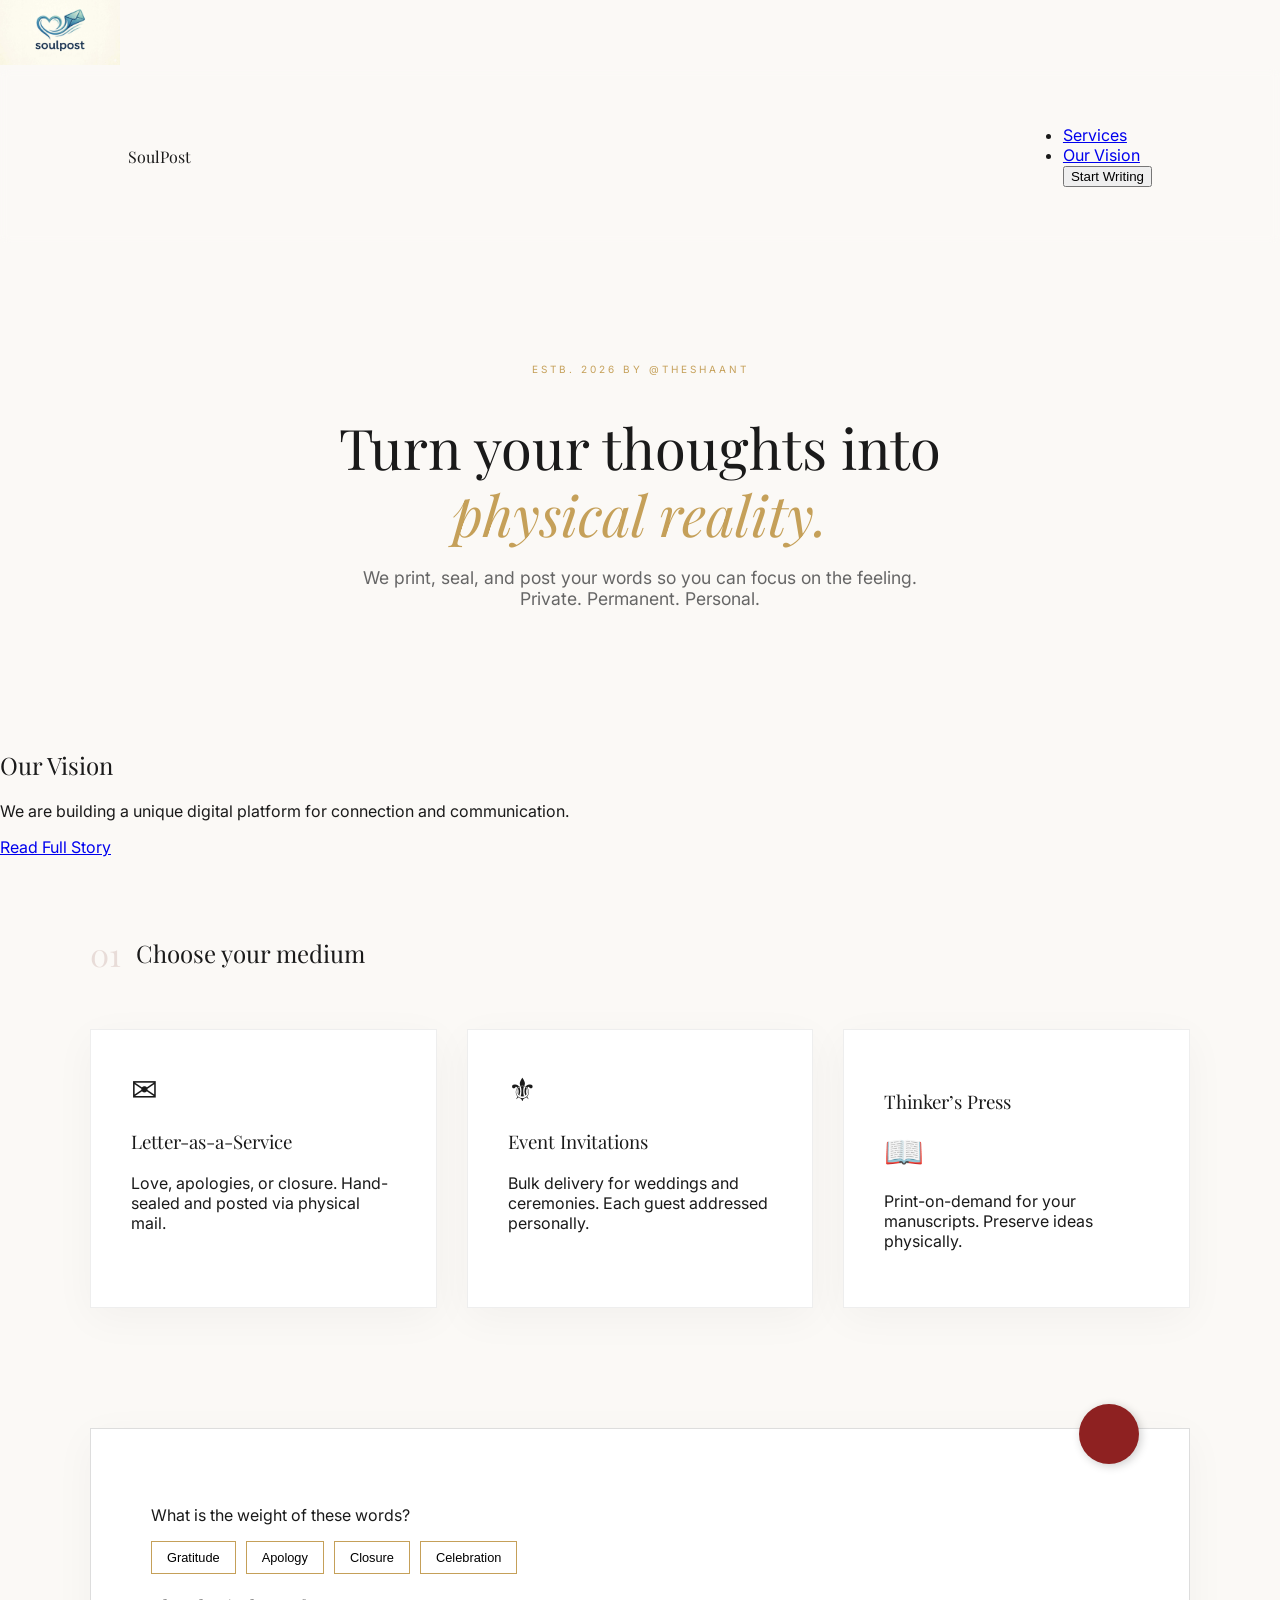
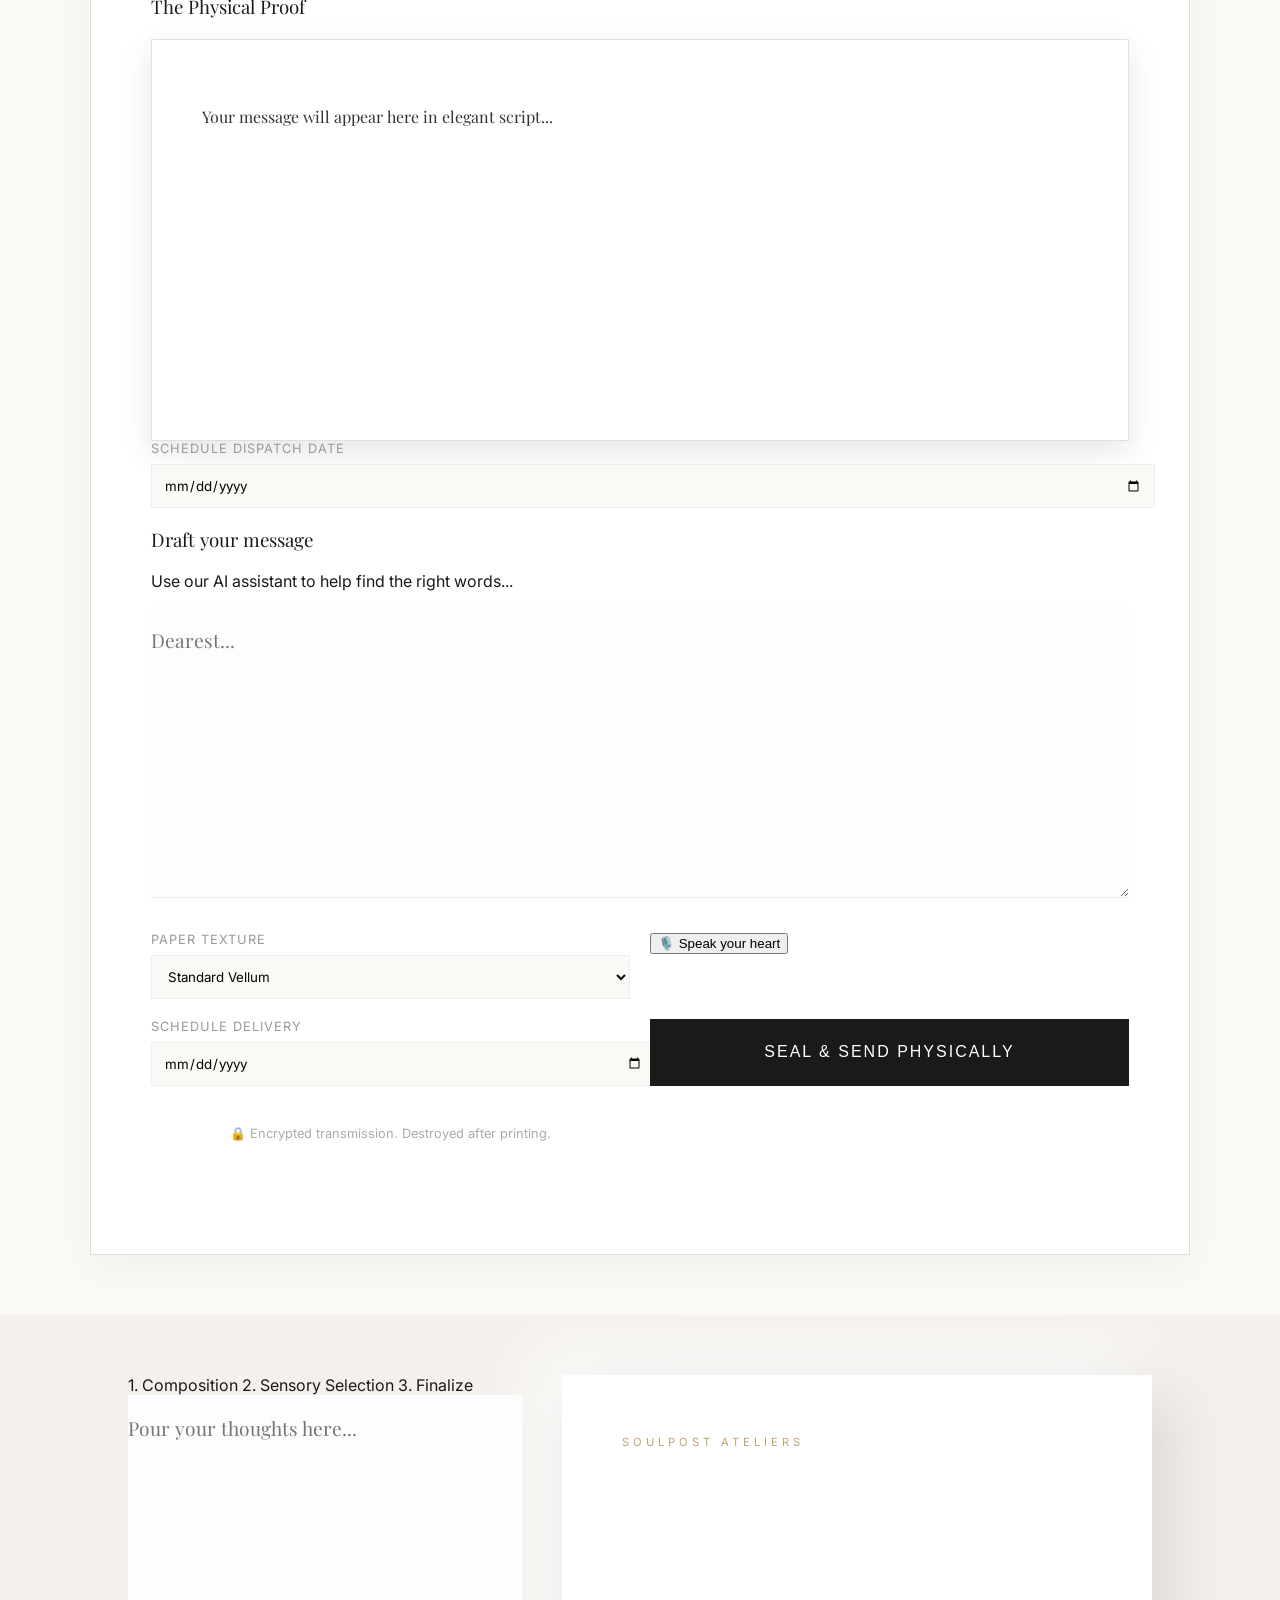
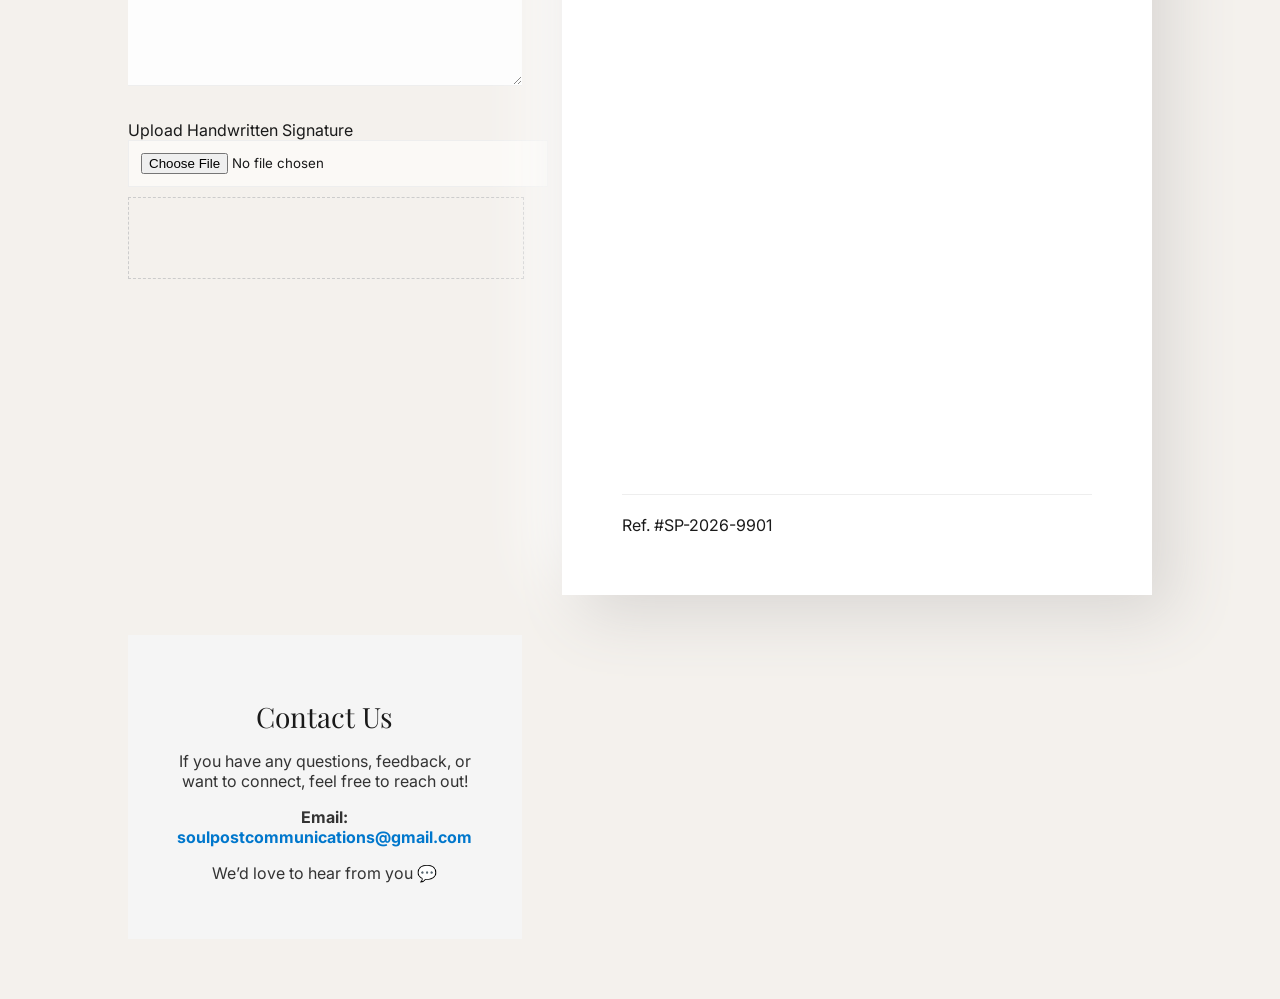
==== index.html @ 119d3d60 "Update index.html" ====
<!DOCTYPE html>
<html lang="en">
<head><img src="Logo.jpg" alt="SoulPost Logo" width="120">
    <meta charset="UTF-8">
    <meta name="viewport" content="width=device-width, initial-scale=1.0">
    <title>SoulPost | Emotional Infrastructure</title><meta name="description" content="Turn your thoughts into physical reality. Private. Permanent. Personal.">

<meta property="og:title" content="SoulPost | Emotional Infrastructure">
<meta property="og:description" content="Turn your thoughts into physical reality. Private. Permanent. Personal.">
<meta property="og:image" content="https://www.soulpost.great-site.net/Logo.jpg">
<meta property="og:url" content="https://www.soulpost.great-site.net">
    <link href="https://fonts.googleapis.com/css2?family=Playfair+Display:ital,wght@0,400;0,700;1,400&family=Inter:wght@300;400&display=swap" rel="stylesheet">
    <link rel="stylesheet" href="style.css">
    <meta name="google-site-verification" content="G0cHVhJTdUAKDcz-xPBvkhWjqVwN-SpDLX7g8ntf_60" /><style>
  #contact h2 {
    font-size: 28px;
    margin-bottom: 10px;
  }

  #contact p {
    font-size: 16px;
    color: #333;
  }

  #contact a {
    color: #0077cc;
    text-decoration: none;
    font-weight: bold;
  }

  #contact a:hover {
    text-decoration: underline;
  }
    </style>
</head> 
<body>
    <div class="grain-overlay"></div> <nav>
        <div class="logo">SoulPost</div>
        <ul>
            <li><a href="#services">Services</a></li>
            <li><a href="#vision">Our Vision</a></li>
            <button class="btn-primary">Start Writing</button>
        </ul>
    </nav>

    <header class="hero">
        <div class="badge">ESTB. 2026 by @theshaant</div>
        <h1>Turn your thoughts into <br><span class="highlight">physical reality.</span></h1>
        <p class="sub-hero">We print, seal, and post your words so you can focus on the feeling. Private. Permanent. Personal.</p>
    </header>
<section class="about-teaser">
    <h2>Our Vision</h2>
    <p>We are building a unique digital platform for connection and communication.</p>
    
    <a href="about.html" class="cta-button">Read Full Story</a>
</section>

    <section id="services" class="container">
        <div class="section-header">
            <span class="step-no">01</span>
            <h2>Choose your medium</h2>
        </div>
        <div class="card-grid">
            <div class="card active" onclick="selectService('letter')">
                <div class="card-icon">✉</div>
                <h3>Letter-as-a-Service</h3>
                <p>Love, apologies, or closure. Hand-sealed and posted via physical mail.</p>
            </div>
            <div class="card" onclick="selectService('invitation')">
                <div class="card-icon">⚜</div>
                <h3>Event Invitations</h3>
                <p>Bulk delivery for weddings and ceremonies. Each guest addressed personally.</p>
            </div>
            <div class="card" onclick="selectService('publish')">
                <h3>Thinker’s Press</h3>
                <div class="card-icon">📖</div>
                <p>Print-on-demand for your manuscripts. Preserve ideas physically.</p>
            </div>
        </div>
    </section>

    <section class="configurator container">
        <div class="editor-box"><div class="intent-selector">
    <p>What is the weight of these words?</p>

    <div class="chips">
        <button onclick="setIntent('gratitude')">Gratitude</button>
        <button onclick="setIntent('apology')">Apology</button>
        <button onclick="setIntent('closure')">Closure</button>
        <button onclick="setIntent('celebration')">Celebration</button>
    </div>
</div><div class="preview-container">
    <h3>The Physical Proof</h3>
    <div id="letterPreview" class="paper-sheet">
        <p id="previewText">Your message will appear here in elegant script...</p>
    </div>
</div>


<div class="input-group">
    <label>Schedule Dispatch Date</label>
    <input type="date" id="dispatchDate" min="2026-03-14">
</div>

            <div class="wax-seal-decor"></div>
            <h3>Draft your message</h3>
            <p class="hintText">Use our AI assistant to help find the right words...</p>
            <textarea id="letterContent" placeholder="Dearest..."></textarea>
            
            <div class="options-grid">
                <div class="input-group">
                    <label>Paper Texture</label>
                    <select id="paperType">
                        <option value="standard">Standard Vellum</option>
                        <option value="scented">Scented Premium (+₹50)</option>
                        <option value="handmade">Handmade Recycled (+₹80)</option>
                    </select>
                </div>
 <div class="input-group">
    <button id="recordVoice" class="btn-secondary" onclick="startVoiceRecord()">🎙️ Speak your heart</button>
</div>

<div class="input-group">
    <label>Schedule Delivery</label>
    <input type="date" id="deliveryDate">
</div>

            <button class="btn-send" onclick="processOrder()">
                <span>Seal & Send Physically</span>
            </button>
            <p class="privacy-note">🔒 Encrypted transmission. Destroyed after printing.</p>
        </div>
    </section><main class="dashboard">
    <section class="editor-panel">
        <div class="stepper">
            <span class="active">1. Composition</span> <span>2. Sensory Selection</span> <span>3. Finalize</span>
        </div>
        <textarea id="letterContent" placeholder="Pour your thoughts here..."></textarea>
        
        <div class="signature-upload">
            <label for="sigUpload">Upload Handwritten Signature</label>
            <input type="file" id="sigUpload" accept="image/*">
            <div id="sigPreview" class="sig-box"></div>
        </div>
    </section>

    <section class="preview-panel">
        <div class="paper-canvas" id="canvas">
            <div class="paper-header">SoulPost Ateliers</div>
            <div id="displayArea" class="content-text"></div>
            <div id="sigOverlay" class="signature-display"></div>
            <div class="paper-footer">Ref. #SP-2026-9901</div>
        </div>
    </section><section id="contact" style="padding: 40px; background-color: #f5f5f5; text-align: center;">
  <h2>Contact Us</h2>
  <p>If you have any questions, feedback, or want to connect, feel free to reach out!</p>

  <p><strong>Email:</strong> 
    <a href="mailto:soulpostcommunications@gmail.com">
      soulpostcommunications@gmail.com
    </a>
  </p>

  <p>We’d love to hear from you 💬</p>
    </section>
</main>


    <script src="script.js"></script>
</body>
  </html>
---- style.css ----
:root {
    --cream: #fbf9f6;
    --ink: #1a1a1a;
    --gold: #c5a059;
    --rose: #e8dcd8;
    --soft-shadow: 0 10px 40px rgba(0,0,0,0.04);
    --transition: all 0.4s cubic-bezier(0.165, 0.84, 0.44, 1);
}

body {
    font-family: 'Inter', sans-serif;
    background-color: var(--cream);
    color: var(--ink);
    margin: 0;
    overflow-x: hidden;
}

/* Subtle Paper Texture */
.grain-overlay {
    position: fixed;
    top: 0; left: 0; width: 100%; height: 100%;
    background-image: url('https://www.transparenttextures.com/patterns/paper-fibers.png');
    opacity: 0.3;
    pointer-events: none;
    z-index: 9999;
}

h1, h2, h3, .logo {
    font-family: 'Playfair Display', serif;
    font-weight: 400;
}

nav {
    display: flex;
    justify-content: space-between;
    padding: 2.5rem 10%;
    align-items: center;
    backdrop-filter: blur(5px);
}

.hero {
    text-align: center;
    padding: 120px 20px;
}

.badge {
    font-size: 10px;
    letter-spacing: 3px;
    margin-bottom: 20px;
    color: var(--gold);
    text-transform: uppercase;
}

.hero h1 {
    font-size: 3.5rem;
    line-height: 1.2;
    margin-bottom: 20px;
}

.sub-hero {
    font-size: 1.1rem;
    color: #666;
    max-width: 600px;
    margin: 0 auto;
}

.highlight {
    font-style: italic;
    color: var(--gold);
}

.container {
    max-width: 1100px;
    margin: 0 auto;
    padding: 60px 20px;
}

.section-header {
    display: flex;
    align-items: center;
    gap: 15px;
    margin-bottom: 40px;
}

.step-no {
    font-family: 'Playfair Display';
    font-size: 2rem;
    color: var(--rose);
}

.card-grid {
    display: grid;
    grid-template-columns: repeat(auto-fit, minmax(300px, 1fr));
    gap: 30px;
}

.card {
    background: white;
    padding: 40px;
    border-radius: 0px; /* Sharp edges for a more professional look */
    box-shadow: var(--soft-shadow);
    cursor: pointer;
    transition: var(--transition);
    border: 1px solid #eee;
}

.card:hover {
    transform: translateY(-10px);
    border-color: var(--gold);
    box-shadow: 0 20px 50px rgba(197, 160, 89, 0.1);
}

.card-icon {
    font-size: 2rem;
    margin-bottom: 20px;
}

.editor-box {
    background: white;
    padding: 60px;
    position: relative;
    border: 1px solid #ddd;
    box-shadow: var(--soft-shadow);
}

/* Decorative Wax Seal */
.wax-seal-decor {
    position: absolute;
    top: -25px;
    right: 50px;
    width: 60px;
    height: 60px;
    background: #8e2121;
    border-radius: 50%;
    box-shadow: 2px 2px 10px rgba(0,0,0,0.2);
}

textarea {
    width: 100%;
    height: 250px;
    border: none;
    border-bottom: 1px solid #eee;
    background: #fdfdfd;
    padding: 20px 0;
    font-family: 'Playfair Display', serif;
    font-size: 1.2rem;
    margin-bottom: 30px;
    outline: none;
}

.options-grid {
    display: grid;
    grid-template-columns: 1fr 1fr;
    gap: 20px;
    margin-bottom: 40px;
}

.input-group label {
    display: block;
    font-size: 0.8rem;
    text-transform: uppercase;
    letter-spacing: 1px;
    margin-bottom: 8px;
    color: #999;
}

select, input {
    width: 100%;
    padding: 12px;
    border: 1px solid #eee;
    background: var(--cream);
    font-family: inherit;
}

.btn-send {
    background: var(--ink);
    color: white;
    padding: 20px;
    width: 100%;
    border: none;
    font-size: 1rem;
    text-transform: uppercase;
    letter-spacing: 2px;
    cursor: pointer;
    transition: var(--transition);
}

.btn-send:hover {
    background: var(--gold);
    letter-spacing: 4px;
}

.privacy-note {
    text-align: center;
    font-size: 0.8rem;
    color: #aaa;
    margin-top: 20px;
}
.chips { display: flex; gap: 10px; margin-bottom: 20px; }
.chips button {
    background: transparent;
    border: 1px solid var(--gold);
    padding: 8px 15px;
    cursor: pointer;
    font-size: 0.8rem;
    transition: 0.3s;
}
.chips button:hover {
    background: var(--gold);
    color: white;
}
.paper-sheet {
    background: #fff;
    min-height: 300px;
    padding: 50px;
    box-shadow: 0 10px 30px rgba(0,0,0,0.1);
    margin-top: 20px;
    border: 1px solid #e0e0e0;
    transition: var(--transition);
}

#previewText {
    font-family: 'Playfair Display', serif;
    color: #333;
    white-space: pre-wrap;
}
.dashboard {
    display: grid;
    grid-template-columns: 1fr 1.5fr;
    gap: 40px;
    padding: 60px 10%;
    background: #f4f1ed;
}

.paper-canvas {
    background: white;
    min-height: 700px;
    padding: 60px;
    box-shadow: 20px 20px 60px #d9d6d3, -20px -20px 60px #ffffff;
    position: sticky;
    top: 40px;
    display: flex;
    flex-direction: column;
}

.signature-display {
    margin-top: auto;
    padding-top: 20px;
    border-top: 1px solid #eee;
}

.paper-header {
    font-size: 0.7rem;
    text-transform: uppercase;
    letter-spacing: 4px;
    color: #bda370;
    margin-bottom: 40px;
}

.sig-box {
    width: 100%;
    height: 80px;
    border: 1px dashed #ccc;
    margin-top: 10px;
    display: flex;
    align-items: center;
    justify-content: center;
}
.dashboard {
    display: grid;
    grid-template-columns: 1fr 1.5fr;
    gap: 40px;
    padding: 60px 10%;
    background: #f4f1ed;
}

.paper-canvas {
    background: white;
    min-height: 700px;
    padding: 60px;
    box-shadow: 20px 20px 60px #d9d6d3, -20px -20px 60px #ffffff;
    position: sticky;
    top: 40px;
    display: flex;
    flex-direction: column;
}

.signature-display {
    margin-top: auto;
    padding-top: 20px;
    border-top: 1px solid #eee;
}

.paper-header {
    font-size: 0.7rem;
    text-transform: uppercase;
    letter-spacing: 4px;
    color: #bda370;
    margin-bottom: 40px;
}

.sig-box {
    width: 100%;
    height: 80px;
    border: 1px dashed #ccc;
    margin-top: 10px;
    display: flex;
    align-items: center;
    justify-content: center;
}
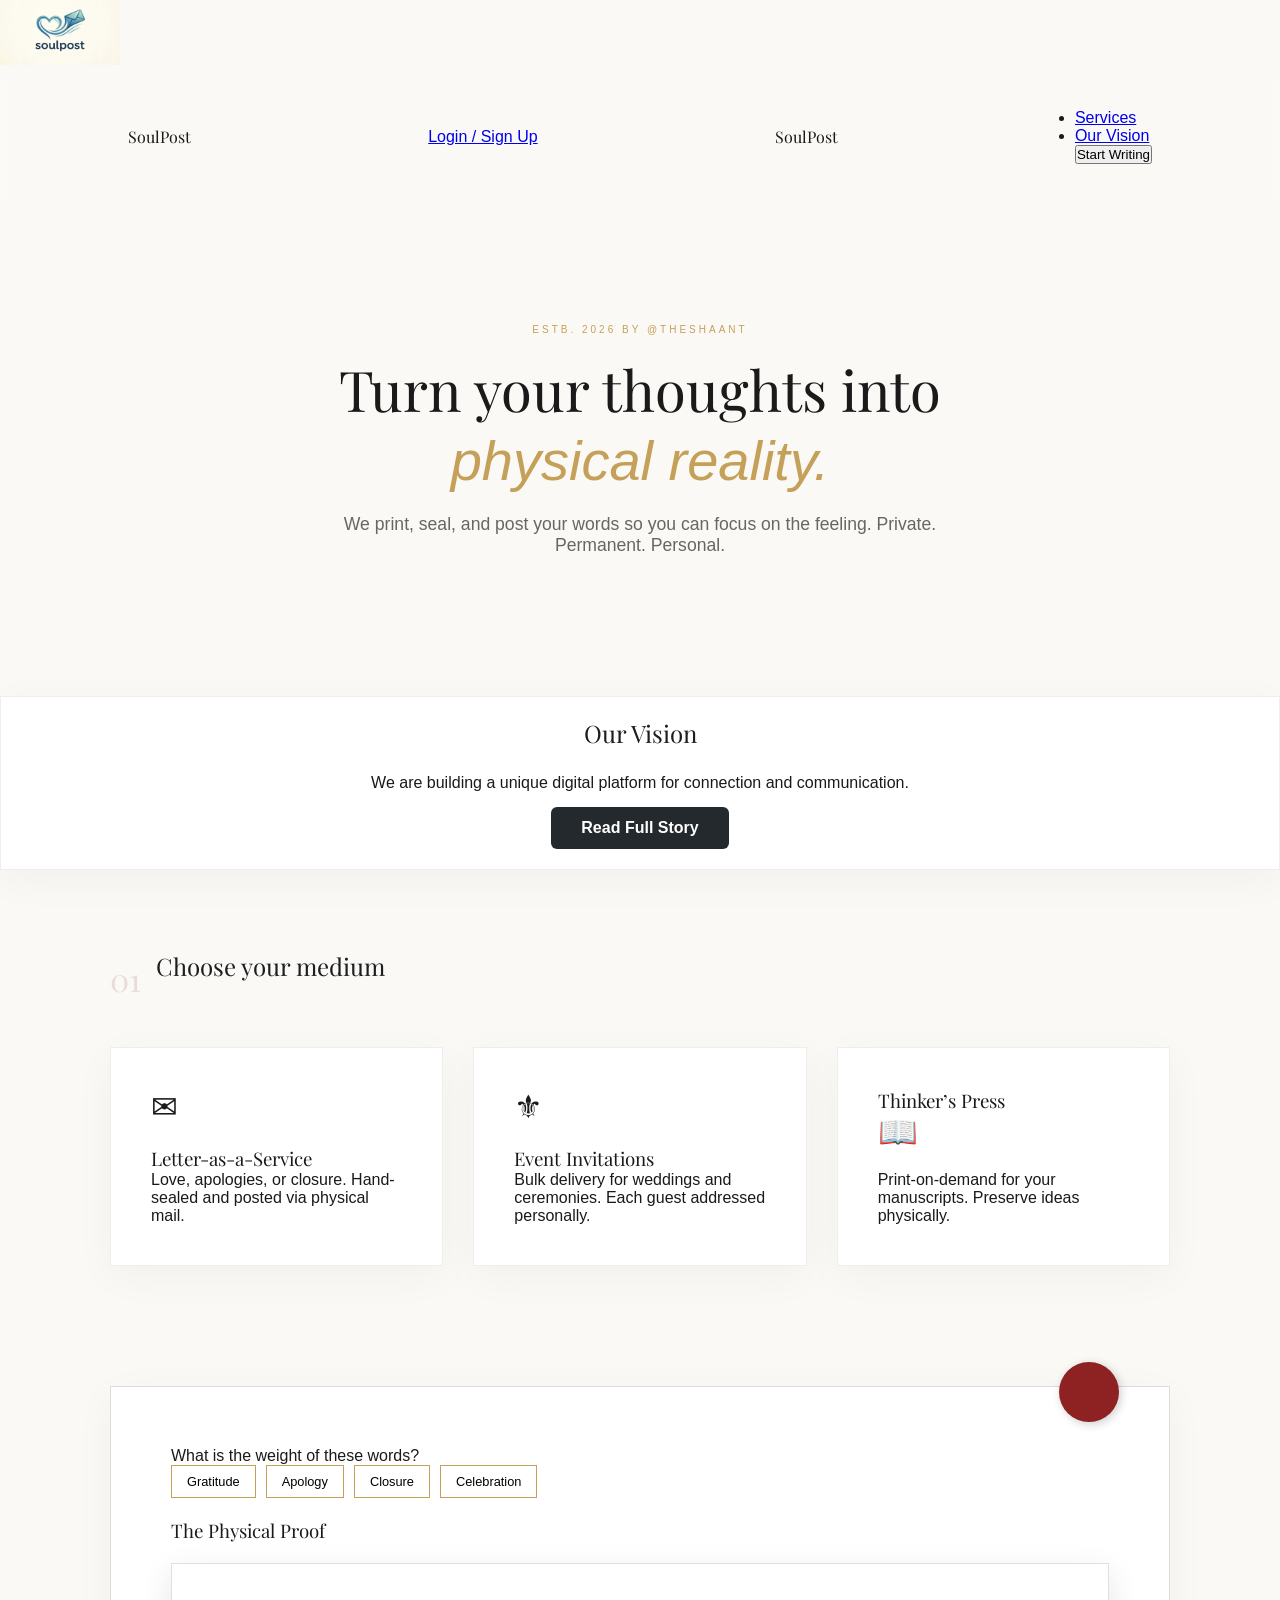
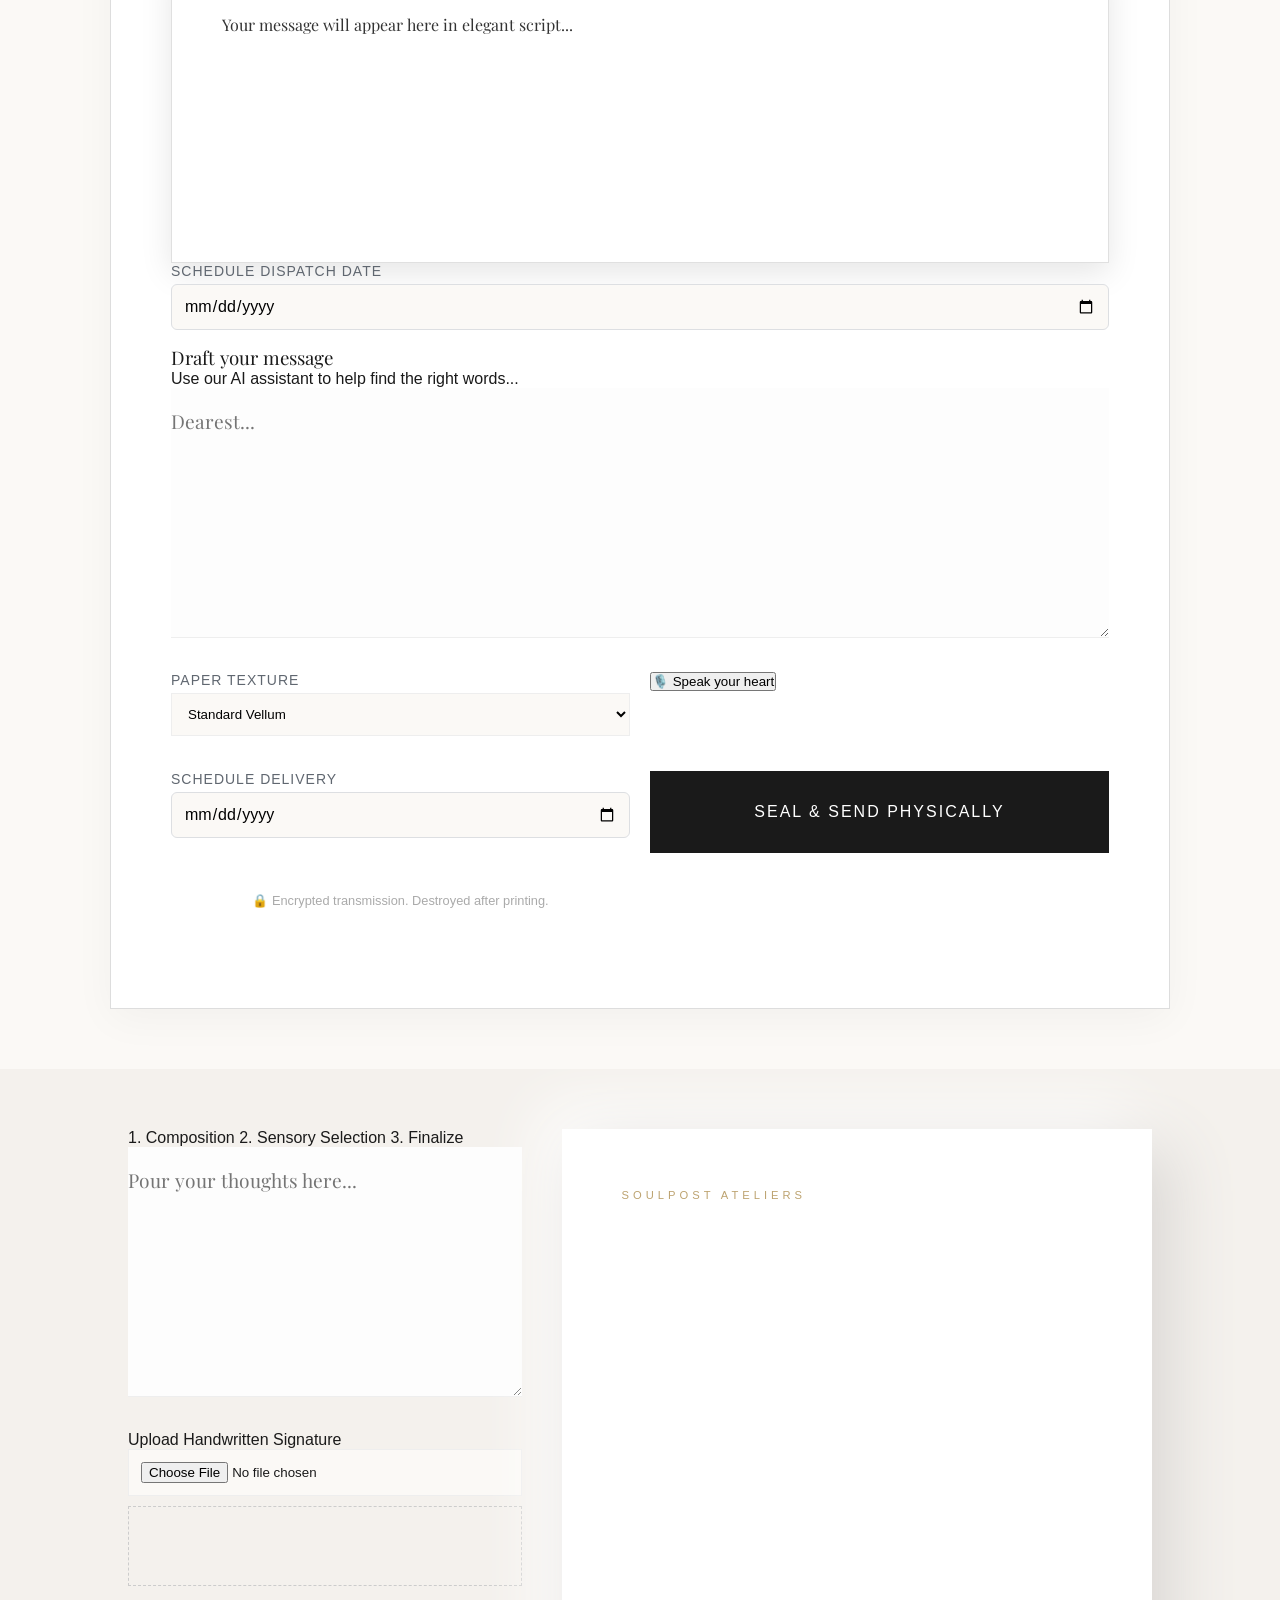
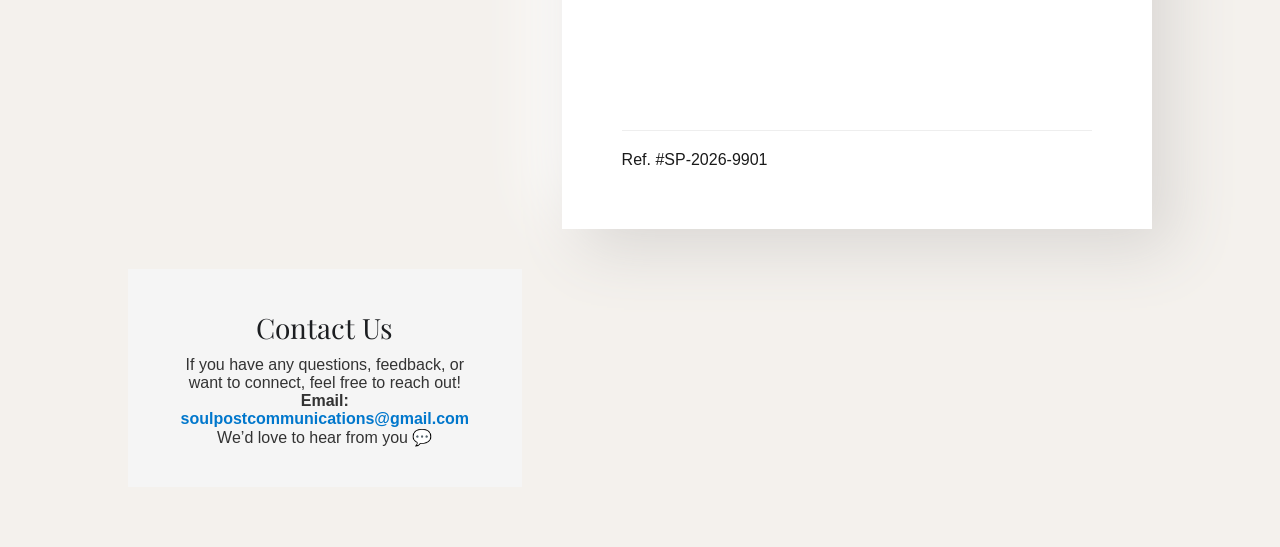
==== commit 6f537bd1: "Update index.html" ====
--- a/index.html
+++ b/index.html
@@ -35,6 +35,12 @@
 </head> 
 <body>
     <div class="grain-overlay"></div> <nav>
+    <div class="logo">SoulPost</div>
+    
+    <div class="nav-links">
+        <a href="login.html" class="nav-item">Login / Sign Up</a>
+    </div>
+
         <div class="logo">SoulPost</div>
         <ul>
             <li><a href="#services">Services</a></li>
--- a/style.css
+++ b/style.css
@@ -308,5 +308,148 @@
     align-items: center;
     justify-content: center;
 }
-
-
+.about-teaser {
+    grid-column: 1 / -1; /* This forces it to take up the FULL width of the grid */
+    text-align: center;
+    padding: 80px 20px;
+    background-color: white;
+    border: 1px solid #eee;
+    margin: 40px 10%; /* Matches your nav padding */
+    box-shadow: var(--soft-shadow);
+}
+
+
+.cta-button {
+    display: inline-block;
+    padding: 12px 30px;
+    background-color: #24292e; /* GitHub-style dark grey/black */
+    color: #ffffff;
+    text-decoration: none;
+    border-radius: 6px;
+    font-weight: 600;
+    transition: transform 0.2s, background-color 0.2s;
+    margin-top: 15px;
+}
+
+.cta-button:hover {
+    background-color: #444d56;
+    transform: translateY(-2px);
+}
+
+/* General Reset */
+* {
+    box-sizing: border-box;
+    margin: 0;
+    padding: 0;
+    font-family: 'Segoe UI', Tahoma, Geneva, Verdana, sans-serif;
+}
+
+/* Keep the background, but remove the flex positioning */
+body {
+    background-color: var(--cream);
+}
+
+
+.auth-container {
+    background: #ffffff;
+    padding: 40px;
+    border-radius: 12px;
+    box-shadow: 0 8px 24px rgba(0, 0, 0, 0.1);
+    width: 100%;
+    max-width: 400px;
+}
+
+h2 {
+    text-align: center;
+    color: #1c1e21;
+    margin-bottom: 25px;
+    font-size: 24px;
+}
+
+.input-group {
+    margin-bottom: 15px;
+}
+
+.input-group label {
+    display: block;
+    font-size: 14px;
+    color: #606770;
+    margin-bottom: 5px;
+}
+
+.input-group input {
+    width: 100%;
+    padding: 12px;
+    border: 1px solid #dddfe2;
+    border-radius: 6px;
+    font-size: 16px;
+}
+
+.input-group input:focus {
+    outline: none;
+    border-color: #1877f2;
+    box-shadow: 0 0 0 2px #e7f3ff;
+}
+
+.auth-btn {
+    width: 100%;
+    padding: 12px;
+    background-color: #1877f2;
+    color: white;
+    border: none;
+    border-radius: 6px;
+    font-size: 18px;
+    font-weight: bold;
+    cursor: pointer;
+    margin-top: 10px;
+    transition: background 0.2s;
+}
+
+.auth-btn:hover {
+    background-color: #166fe5;
+}
+
+.toggle-text {
+    text-align: center;
+    margin-top: 20px;
+    font-size: 14px;
+    color: #606770;
+}
+
+.toggle-text a {
+    color: #1877f2;
+    text-decoration: none;
+    font-weight: 600;
+}
+
+.toggle-text a:hover {
+    text-decoration: underline;
+}
+
+/* This ensures the About section stays in its own row and doesn't mess up the others */
+.about-teaser {
+    clear: both; 
+    display: block;
+    width: 100%;
+    margin: 20px 0;
+    padding: 20px;
+    overflow: hidden; /* This forces the box to contain its children */
+}
+
+/* If you are using a grid or flexbox, add this to the parent container */
+.main-container-class {
+    display: flex;
+    flex-wrap: wrap;
+    align-items: flex-start;
+}
+/* This ONLY triggers on your login page now */
+.login-page-wrapper {
+    display: flex;
+    justify-content: center;
+    align-items: center;
+    min-height: 100vh;
+    width: 100%;
+    background-color: #f0f2f5; /* Light grey for the login background */
+}
+
+/* IMPORTANT: Remove the old 'body' flex styles that were here before */
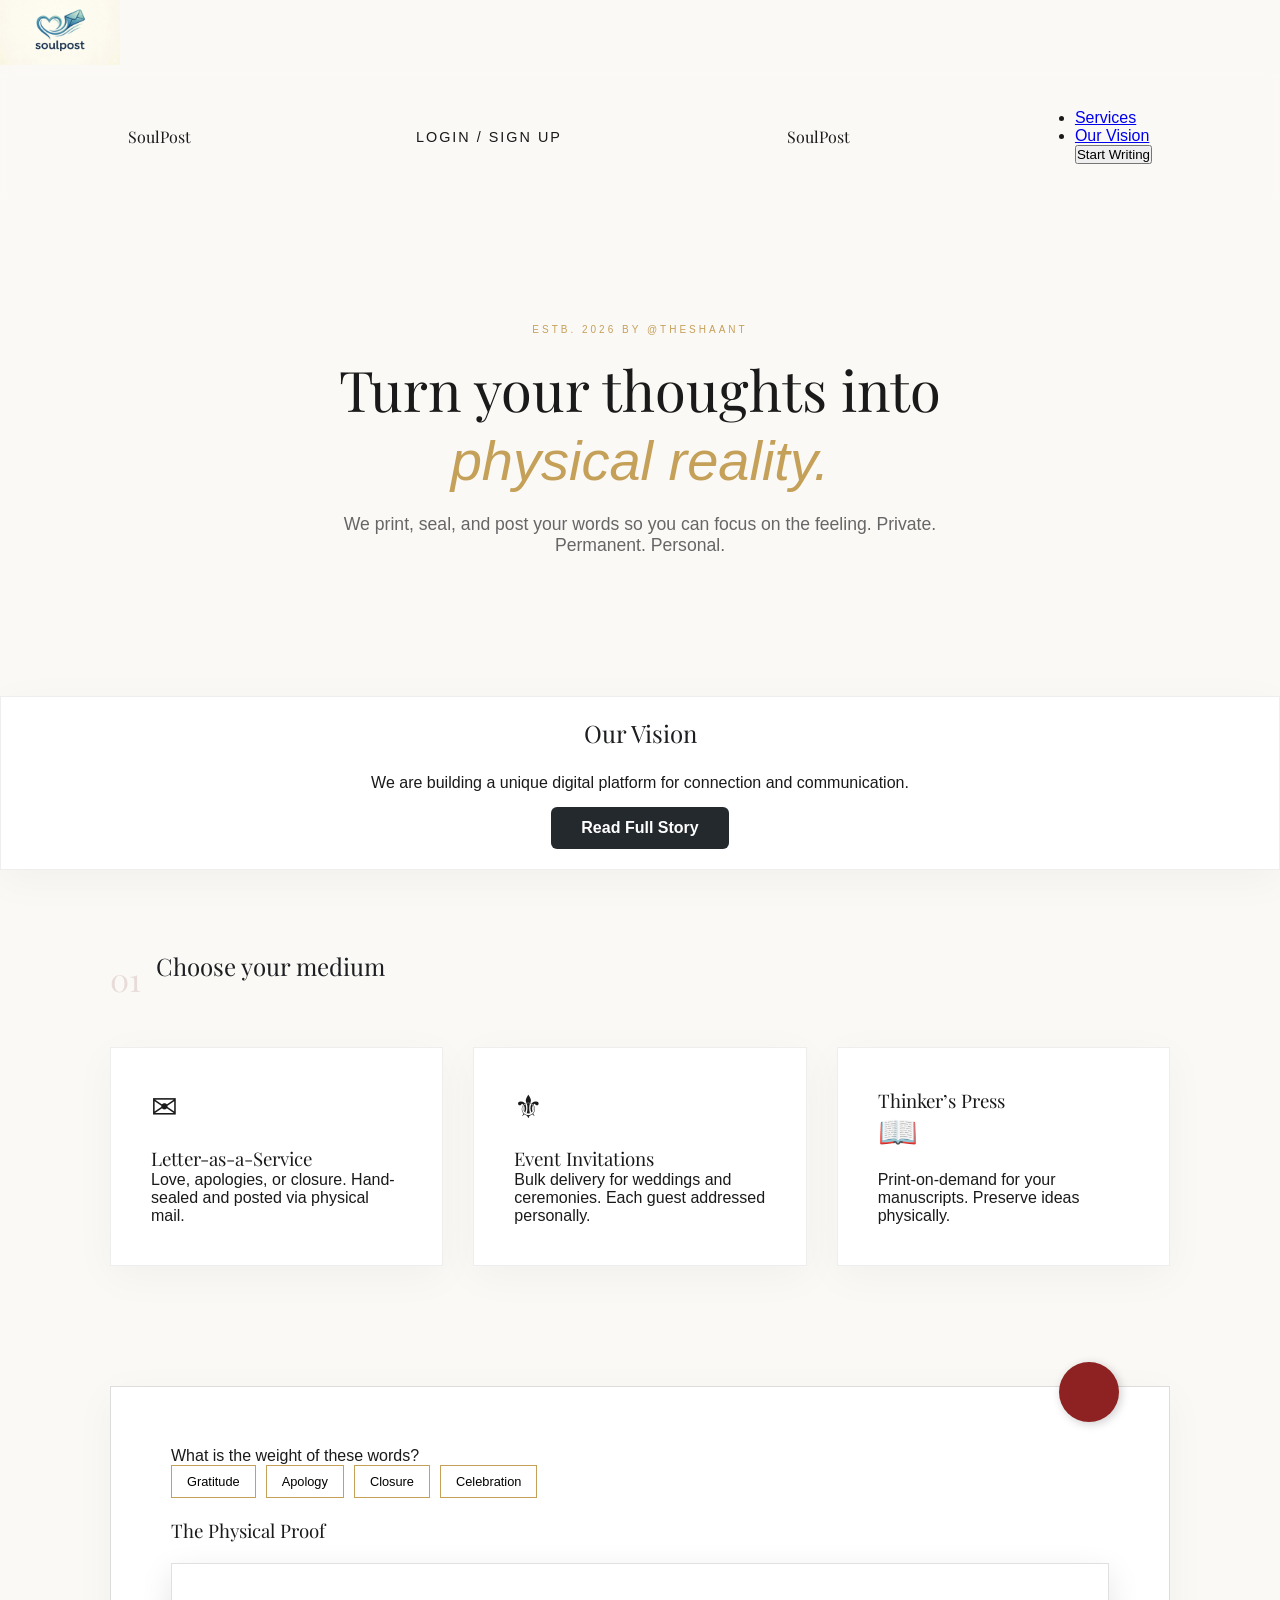
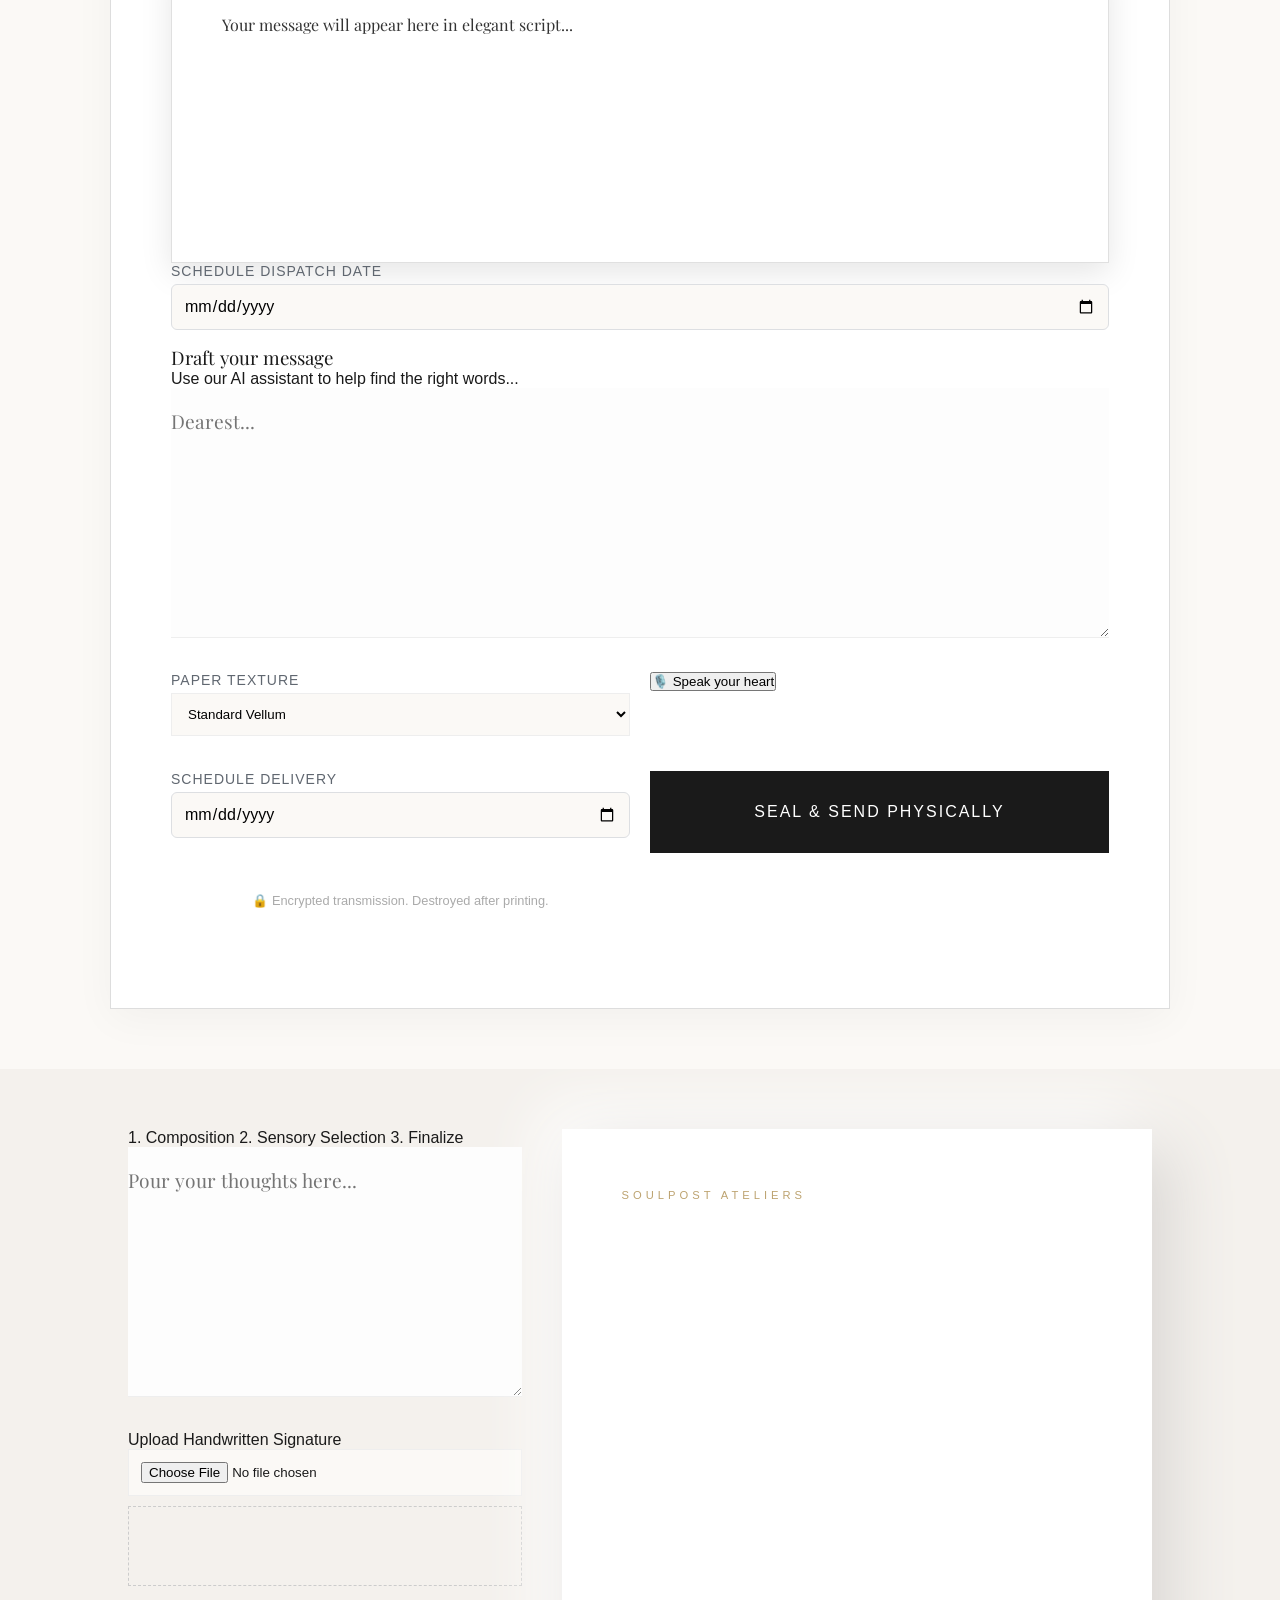
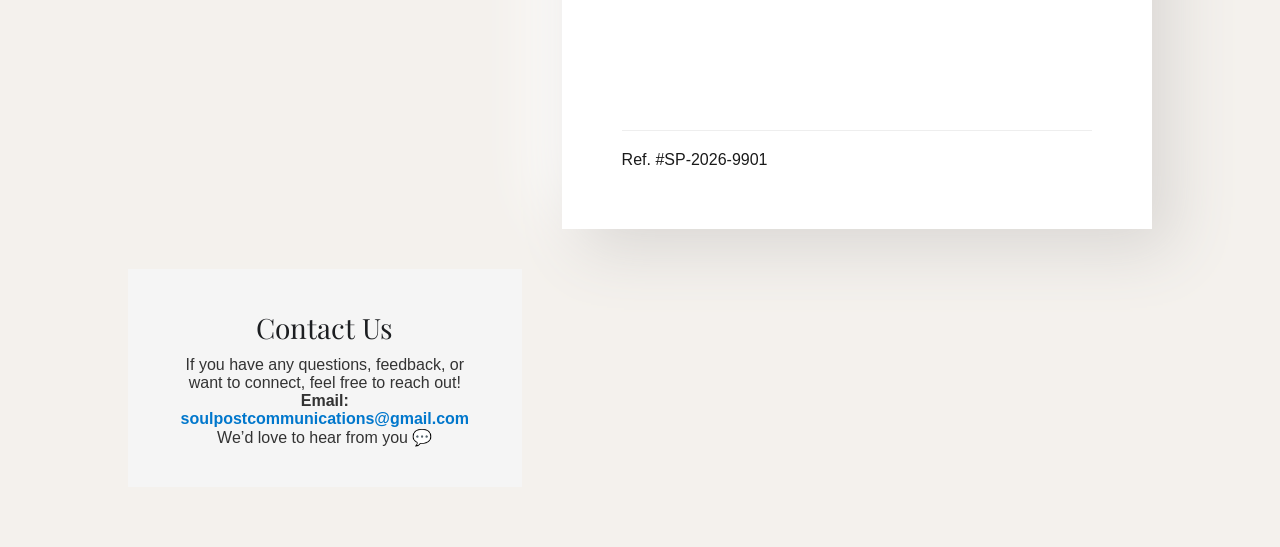
==== commit 94915262: "Update index.html" ====
--- a/index.html
+++ b/index.html
@@ -38,7 +38,7 @@
     <div class="logo">SoulPost</div>
     
     <div class="nav-links">
-        <a href="login.html" class="nav-item">Login / Sign Up</a>
+        <a href="Login.html" class="nav-item">Login / Sign Up</a>
     </div>
 
         <div class="logo">SoulPost</div>
--- a/style.css
+++ b/style.css
@@ -453,3 +453,17 @@
 }
 
 /* IMPORTANT: Remove the old 'body' flex styles that were here before */
+.nav-item {
+    text-decoration: none;
+    color: var(--ink);
+    font-size: 0.9rem;
+    text-transform: uppercase;
+    letter-spacing: 2px;
+    transition: var(--transition);
+    border-bottom: 1px solid transparent;
+}
+
+.nav-item:hover {
+    color: var(--gold);
+    border-bottom: 1px solid var(--gold);
+}
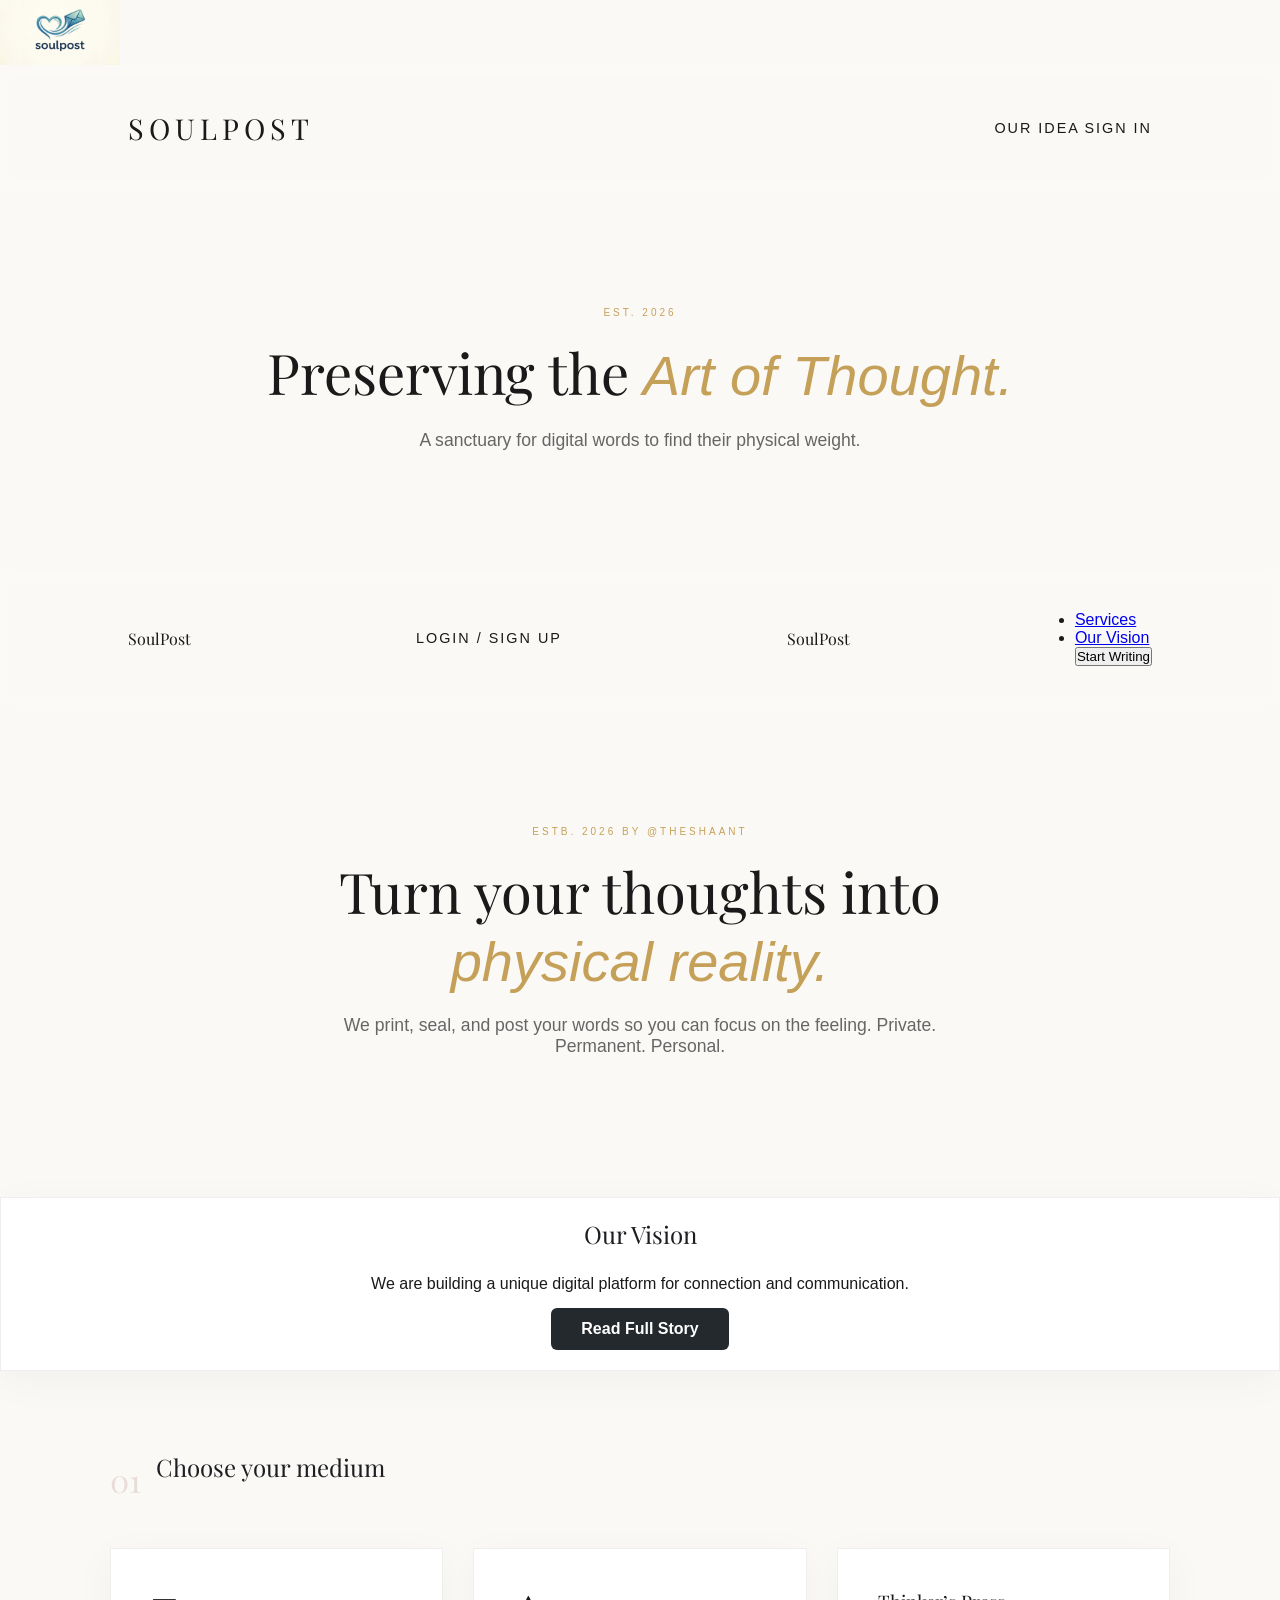
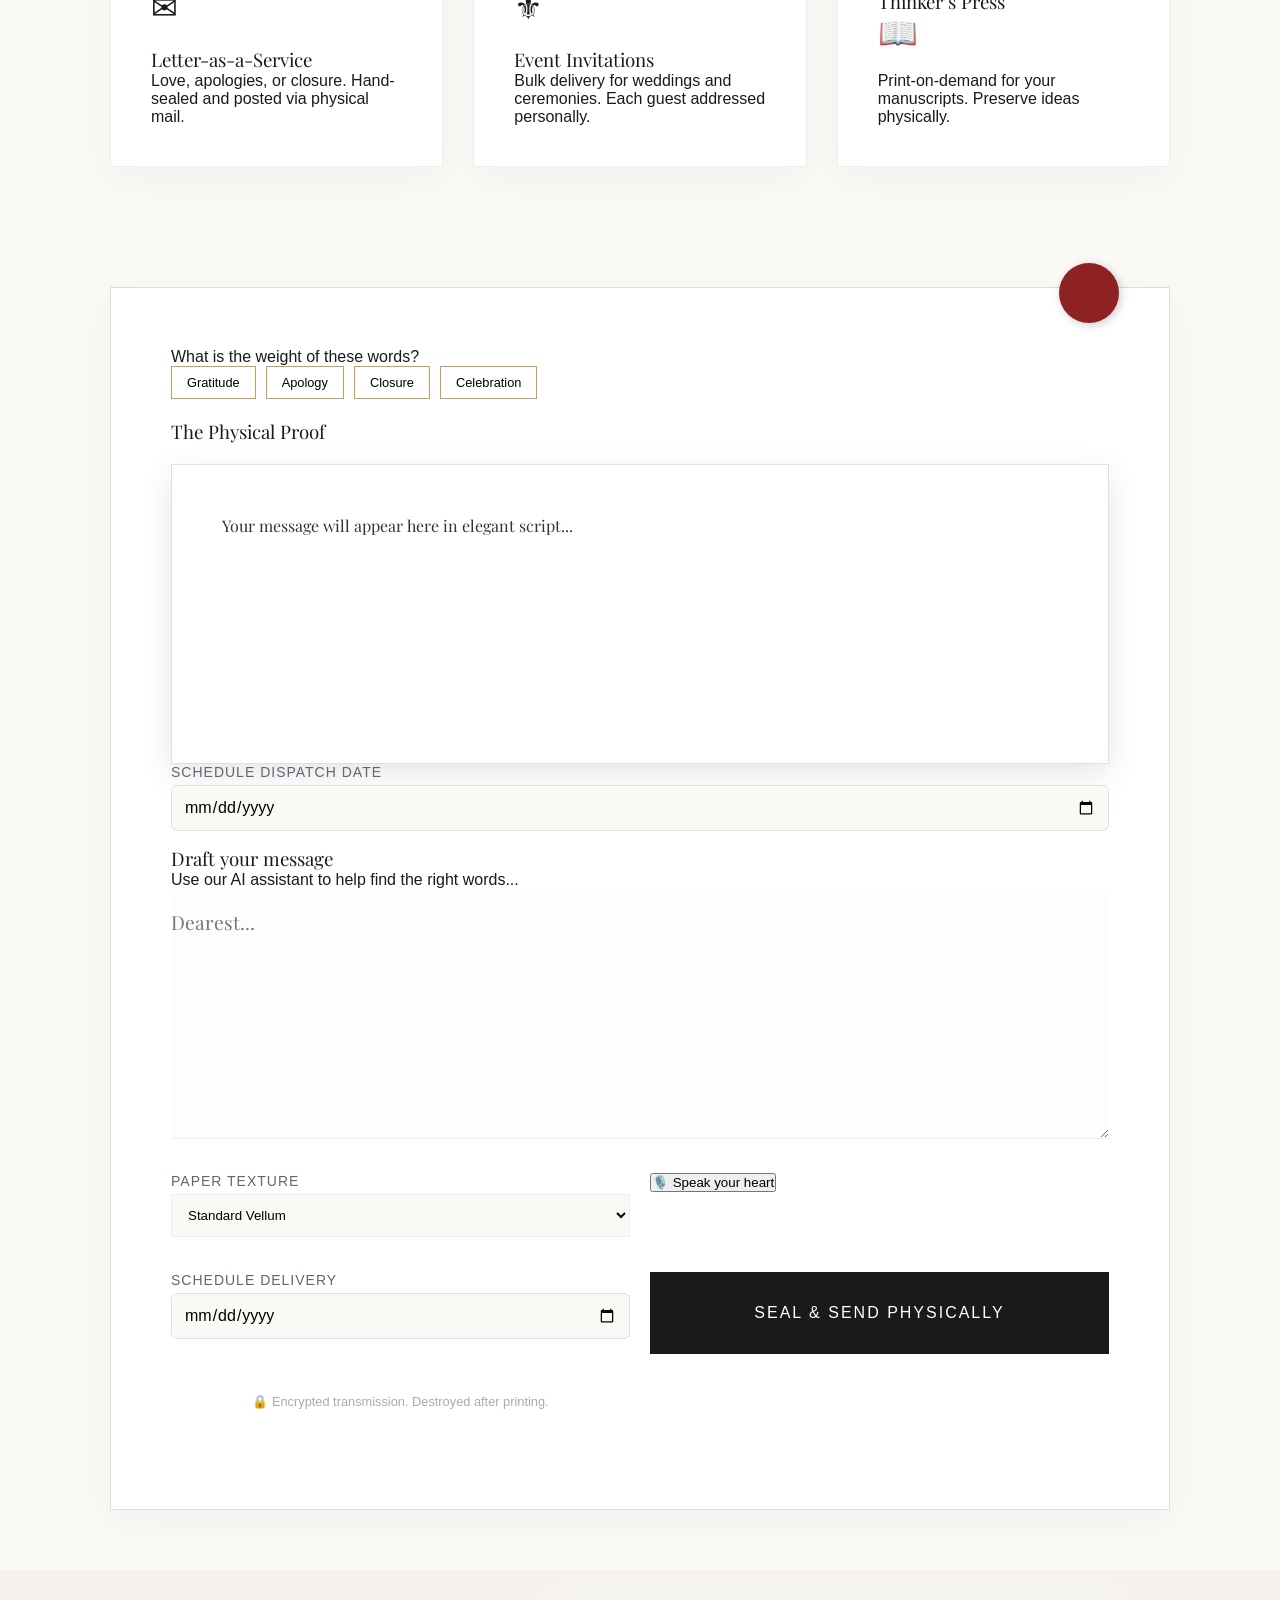
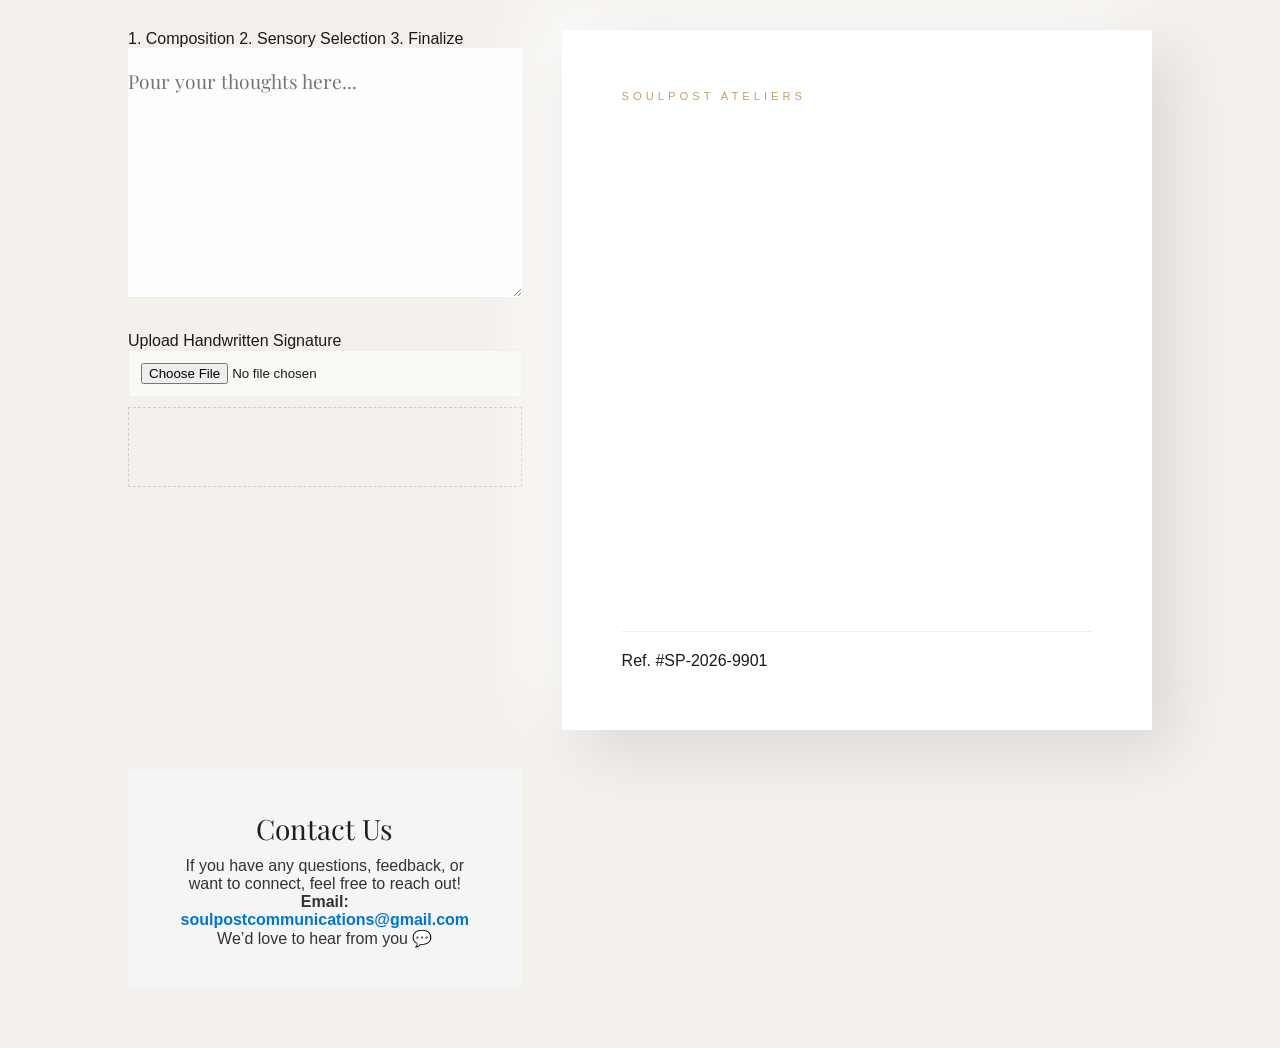
==== commit fb042195: "Update index.html" ====
--- a/index.html
+++ b/index.html
@@ -33,7 +33,40 @@
   }
     </style>
 </head> 
-<body>
+<body><div class="artistic-bg-element"></div>
+
+<style>
+.artistic-bg-element {
+    position: fixed;
+    top: 10%;
+    right: -5%;
+    width: 400px;
+    height: 400px;
+    background: radial-gradient(circle, rgba(197,160,89,0.05) 0%, rgba(24bf9f6,0) 70%);
+    z-index: -1;
+    animation: float 20s infinite alternate;
+}
+
+@keyframes float {
+    0% { transform: translate(0, 0) rotate(0deg); }
+    100% { transform: translate(-100px, 50px) rotate(10deg); }
+}
+</style>
+
+<nav>
+    <div class="logo" style="font-size: 1.8rem; letter-spacing: 5px;">SOULPOST</div>
+    <div class="nav-links">
+        <a href="about.html" class="nav-item">Our Idea</a>
+        <a href="login.html" class="nav-item" id="login-link">Sign In</a>
+    </div>
+</nav>
+
+<section class="hero">
+    <div class="badge">Est. 2026</div>
+    <h1>Preserving the <span class="highlight">Art of Thought.</span></h1>
+    <p class="sub-hero">A sanctuary for digital words to find their physical weight.</p>
+</section>
+
     <div class="grain-overlay"></div> <nav>
     <div class="logo">SoulPost</div>
     
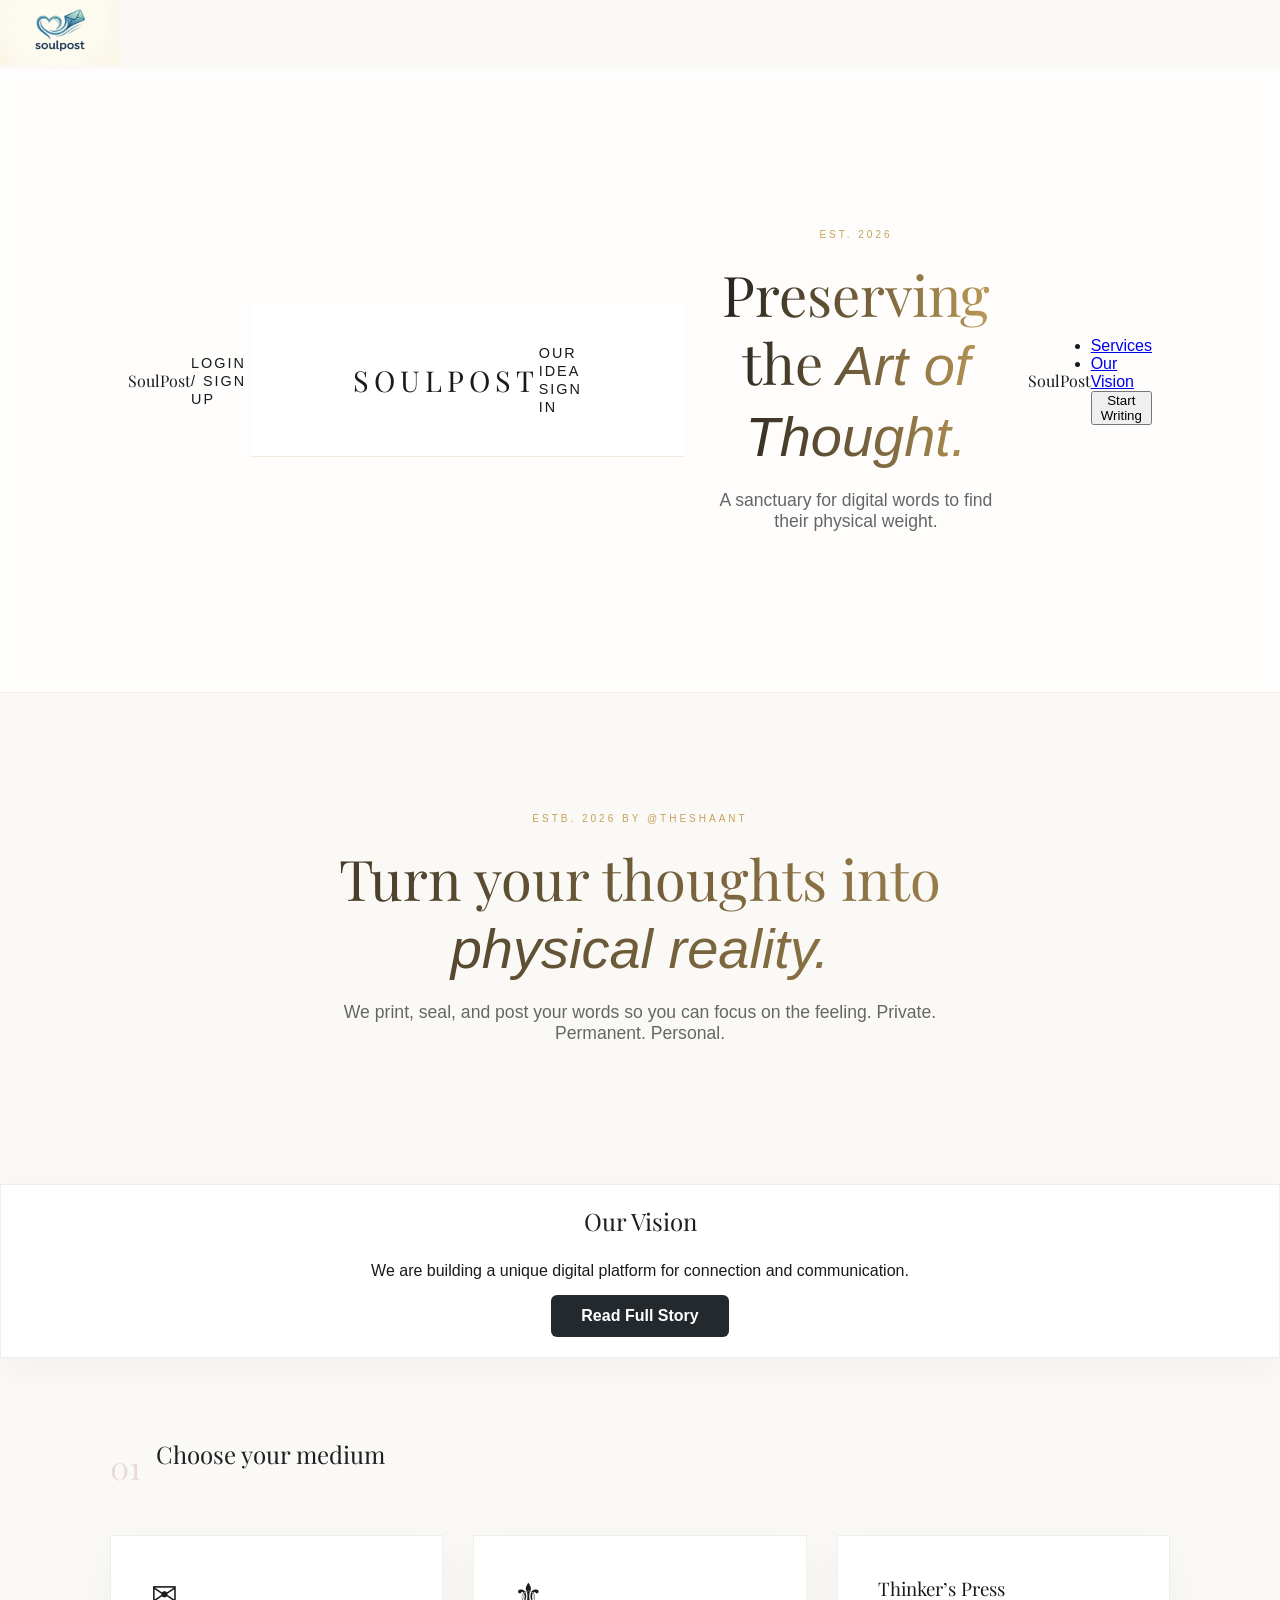
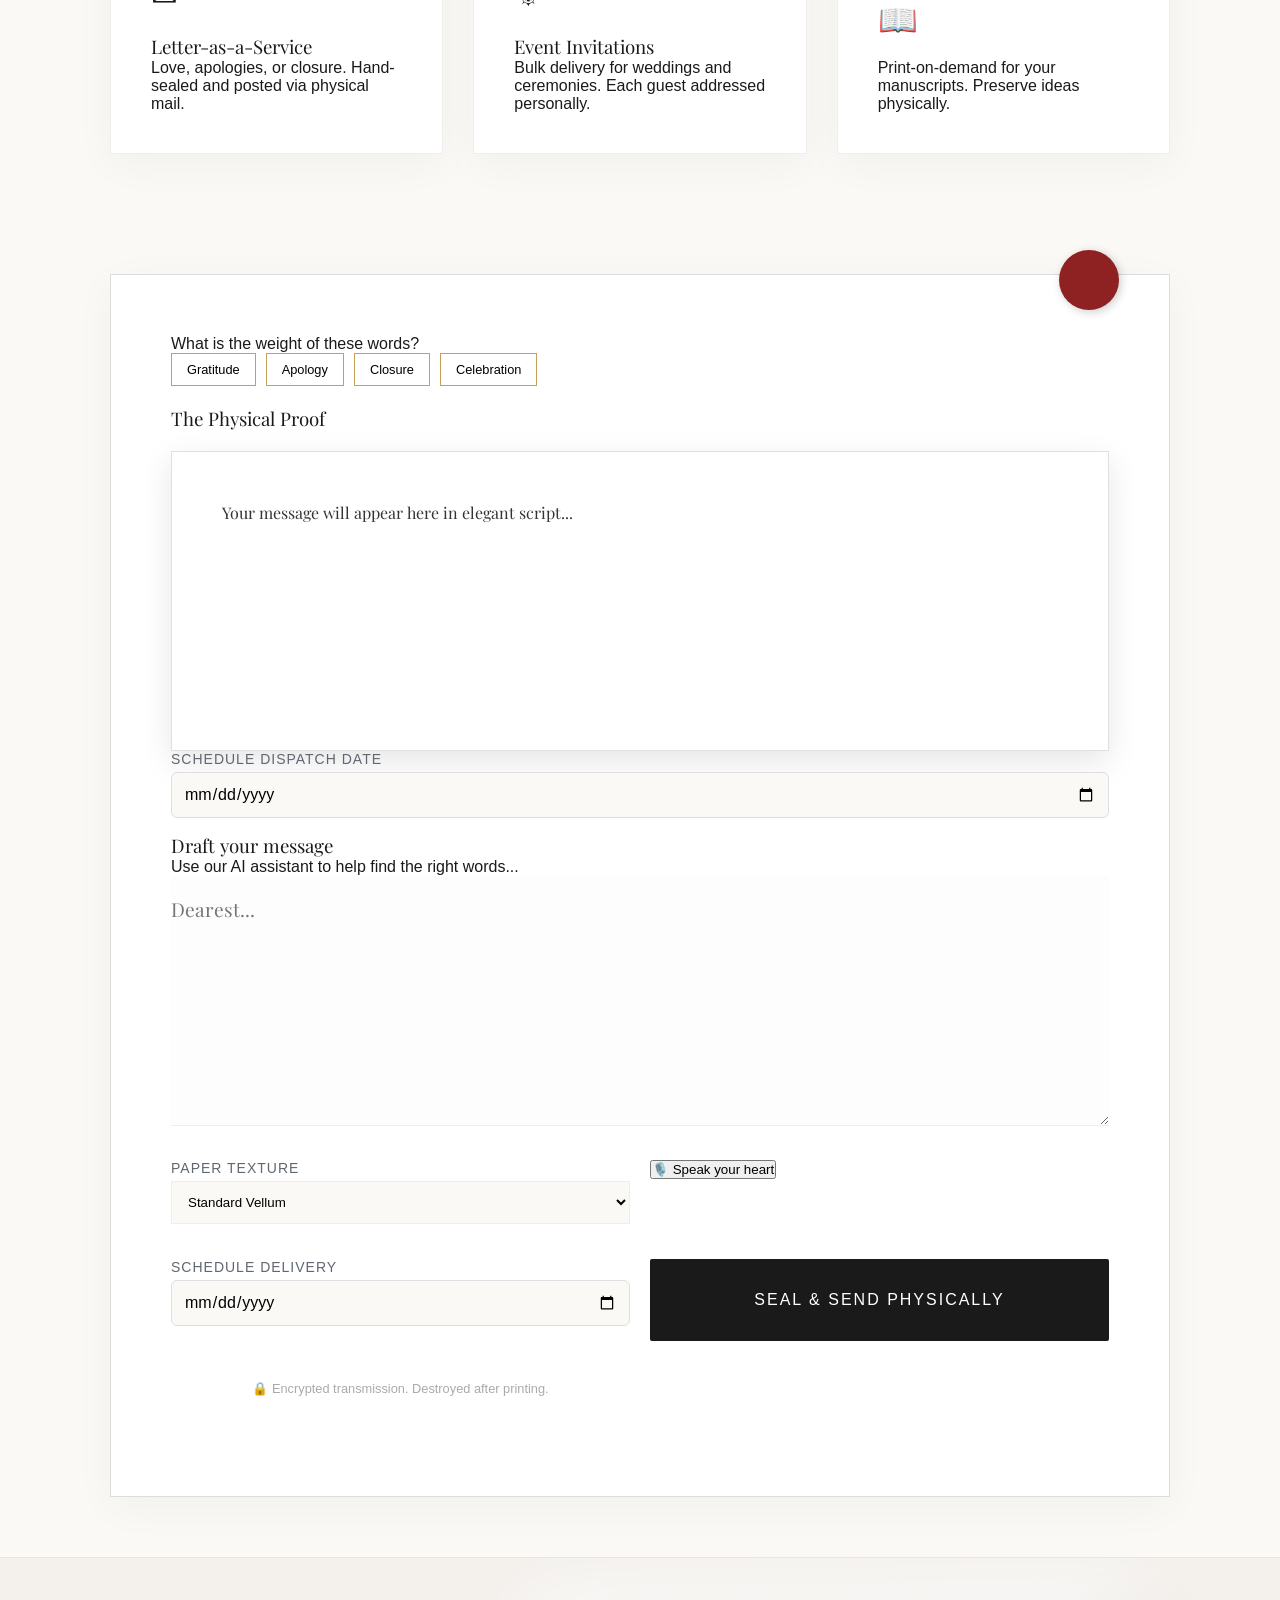
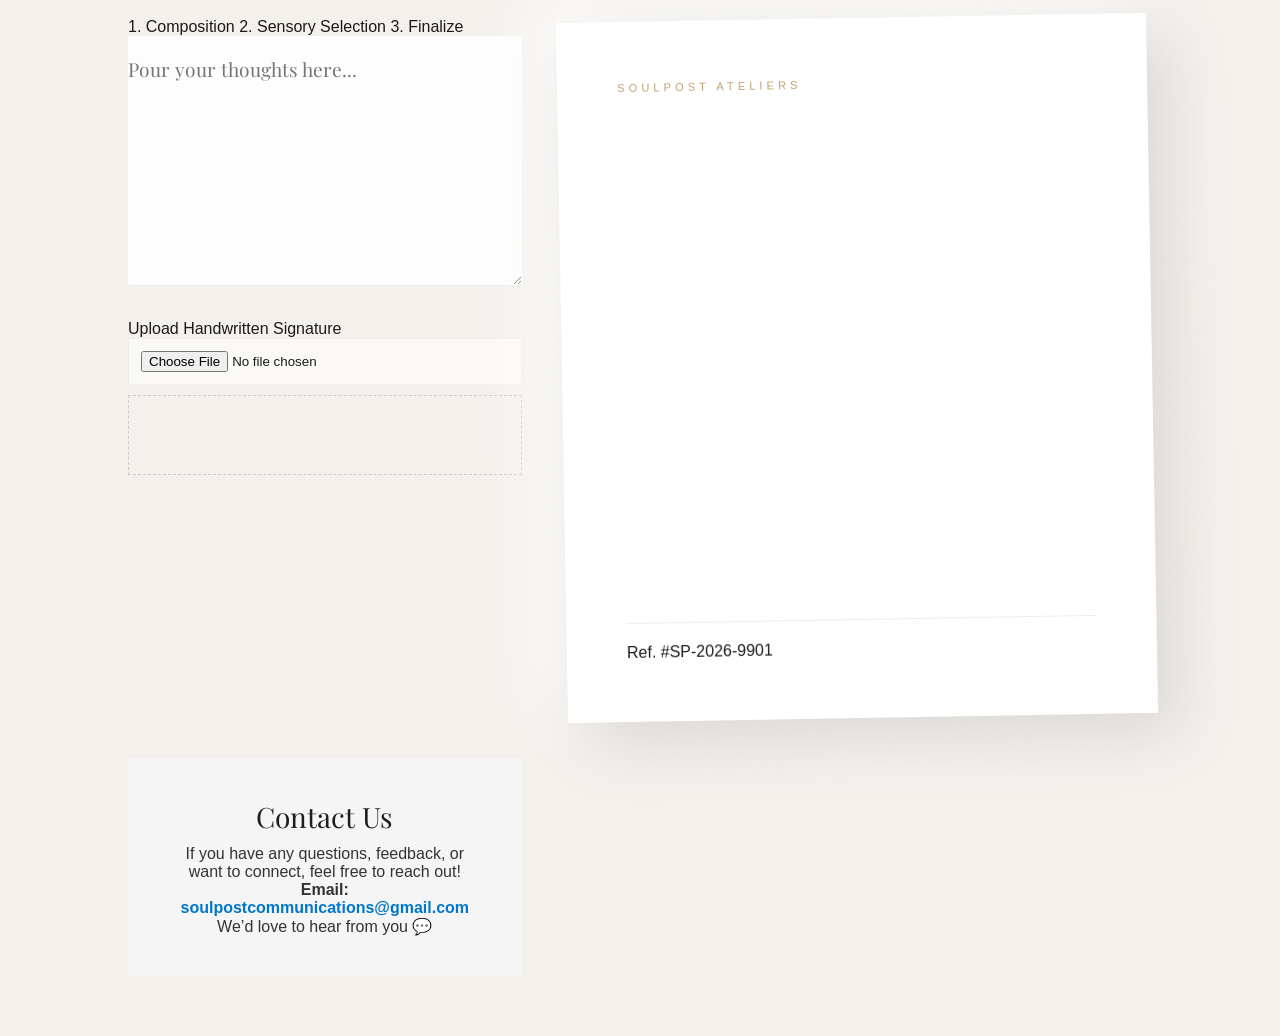
==== commit d589274c: "Update index.html" ====
--- a/index.html
+++ b/index.html
@@ -33,7 +33,14 @@
   }
     </style>
 </head> 
-<body><div class="artistic-bg-element"></div>
+<body>
+    <div class="grain-overlay"></div> <nav>
+    <div class="logo">SoulPost</div>
+    
+    <div class="nav-links">
+        <a href="Login.html" class="nav-item">Login / Sign Up</a>
+    </div>
+<div class="artistic-bg-element"></div>
 
 <style>
 .artistic-bg-element {
@@ -66,13 +73,6 @@
     <h1>Preserving the <span class="highlight">Art of Thought.</span></h1>
     <p class="sub-hero">A sanctuary for digital words to find their physical weight.</p>
 </section>
-
-    <div class="grain-overlay"></div> <nav>
-    <div class="logo">SoulPost</div>
-    
-    <div class="nav-links">
-        <a href="Login.html" class="nav-item">Login / Sign Up</a>
-    </div>
 
         <div class="logo">SoulPost</div>
         <ul>
--- a/style.css
+++ b/style.css
@@ -1,3 +1,47 @@
+/* Artistic Enhancements for Soulpost */
+:root {
+    --gold-gradient: linear-gradient(45deg, #c5a059, #e8dcd8);
+    --glass: rgba(255, 255, 255, 0.7);
+}
+
+/* Custom Artistic Scrollbar */
+::-webkit-scrollbar {
+    width: 6px;
+}
+::-webkit-scrollbar-track {
+    background: var(--cream);
+}
+::-webkit-scrollbar-thumb {
+    background: var(--gold);
+    border-radius: 10px;
+}
+
+/* Glassmorphism Navigation */
+nav {
+    position: sticky;
+    top: 0;
+    z-index: 1000;
+    background: var(--glass);
+    backdrop-filter: blur(15px);
+    border-bottom: 1px solid rgba(197, 160, 89, 0.2);
+    padding: 1.5rem 10%;
+    transition: var(--transition);
+}
+
+/* Elegant Hero Animation */
+.hero h1 {
+    background: linear-gradient(to right, var(--ink), var(--gold), var(--ink));
+    background-size: 200% auto;
+    color: #000;
+    background-clip: text;
+    -webkit-background-clip: text;
+    -webkit-text-fill-color: transparent;
+    animation: shine 5s linear infinite;
+}
+
+@keyframes shine {
+    to { background-position: 200% center; }
+}
 :root {
     --cream: #fbf9f6;
     --ink: #1a1a1a;
@@ -92,6 +136,69 @@
     display: grid;
     grid-template-columns: repeat(auto-fit, minmax(300px, 1fr));
     gap: 30px;
+}
+/* Artistic "Floating" Cards */
+.card {
+    position: relative;
+    background: white;
+    border: none;
+    overflow: hidden;
+    padding: 50px 40px;
+}
+
+.card::before {
+    content: '';
+    position: absolute;
+    top: 0; left: 0;
+    width: 4px; height: 0;
+    background: var(--gold);
+    transition: var(--transition);
+}
+
+.card:hover::before {
+    height: 100%;
+}
+
+.card:hover {
+    transform: translateY(-15px) scale(1.02);
+    box-shadow: 0 30px 60px rgba(0,0,0,0.08);
+}
+
+/* The Dashboard "Studio" Look */
+.dashboard {
+    background: linear-gradient(135deg, #fbf9f6 0%, #e8dcd8 100%);
+    gap: 60px;
+    border-top: 1px solid rgba(0,0,0,0.05);
+}
+
+.paper-canvas {
+    border: none;
+    box-shadow: 40px 40px 80px rgba(0,0,0,0.05), 
+                -10px -10px 40px rgba(255,255,255,0.8);
+    transform: rotate(-1deg); /* Slight tilt for artistic feel */
+}
+
+/* Button with Ink-Spread Effect */
+.btn-send {
+    position: relative;
+    overflow: hidden;
+    border-radius: 2px;
+}
+
+.btn-send::after {
+    content: '';
+    position: absolute;
+    top: 50%; left: 50%;
+    width: 0; height: 0;
+    background: rgba(255,255,255,0.1);
+    border-radius: 50%;
+    transform: translate(-50%, -50%);
+    transition: width 0.6s, height 0.6s;
+}
+
+.btn-send:hover::after {
+    width: 300px;
+    height: 300px;
 }
 
 .card {
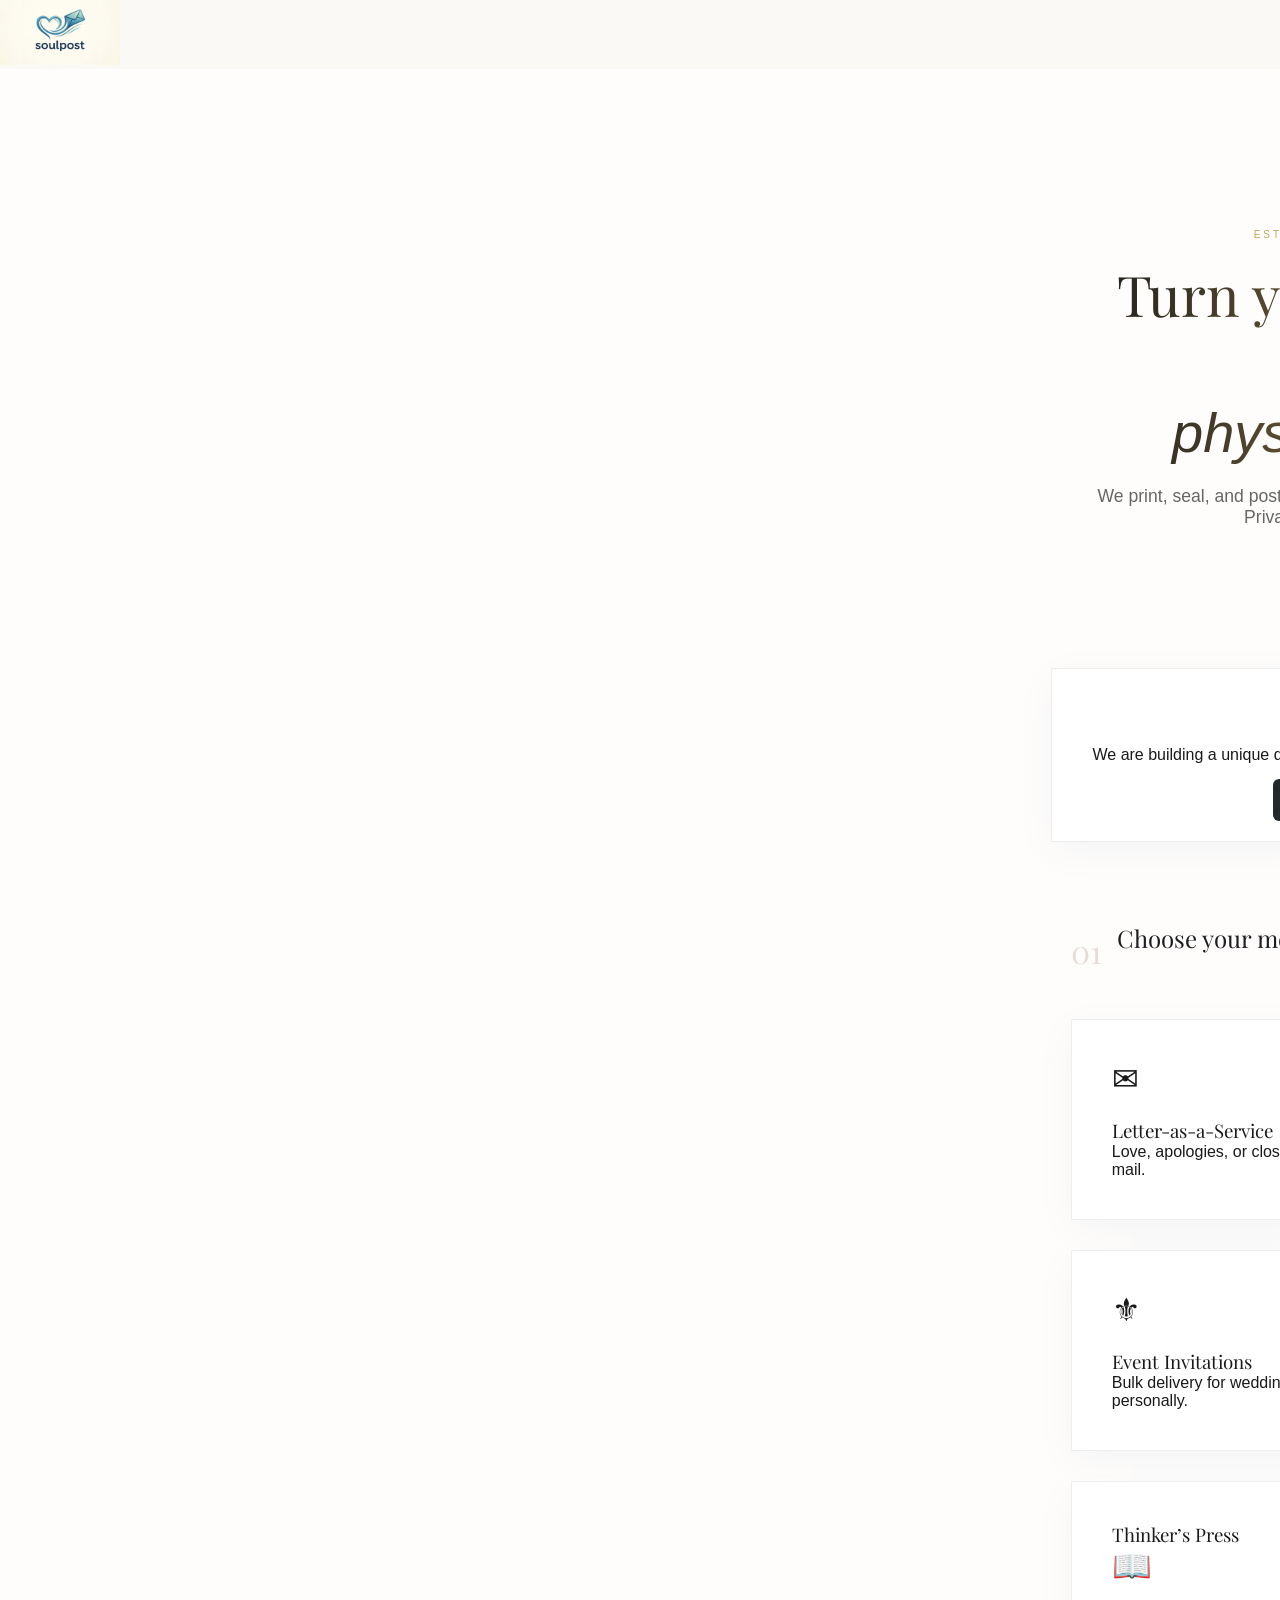
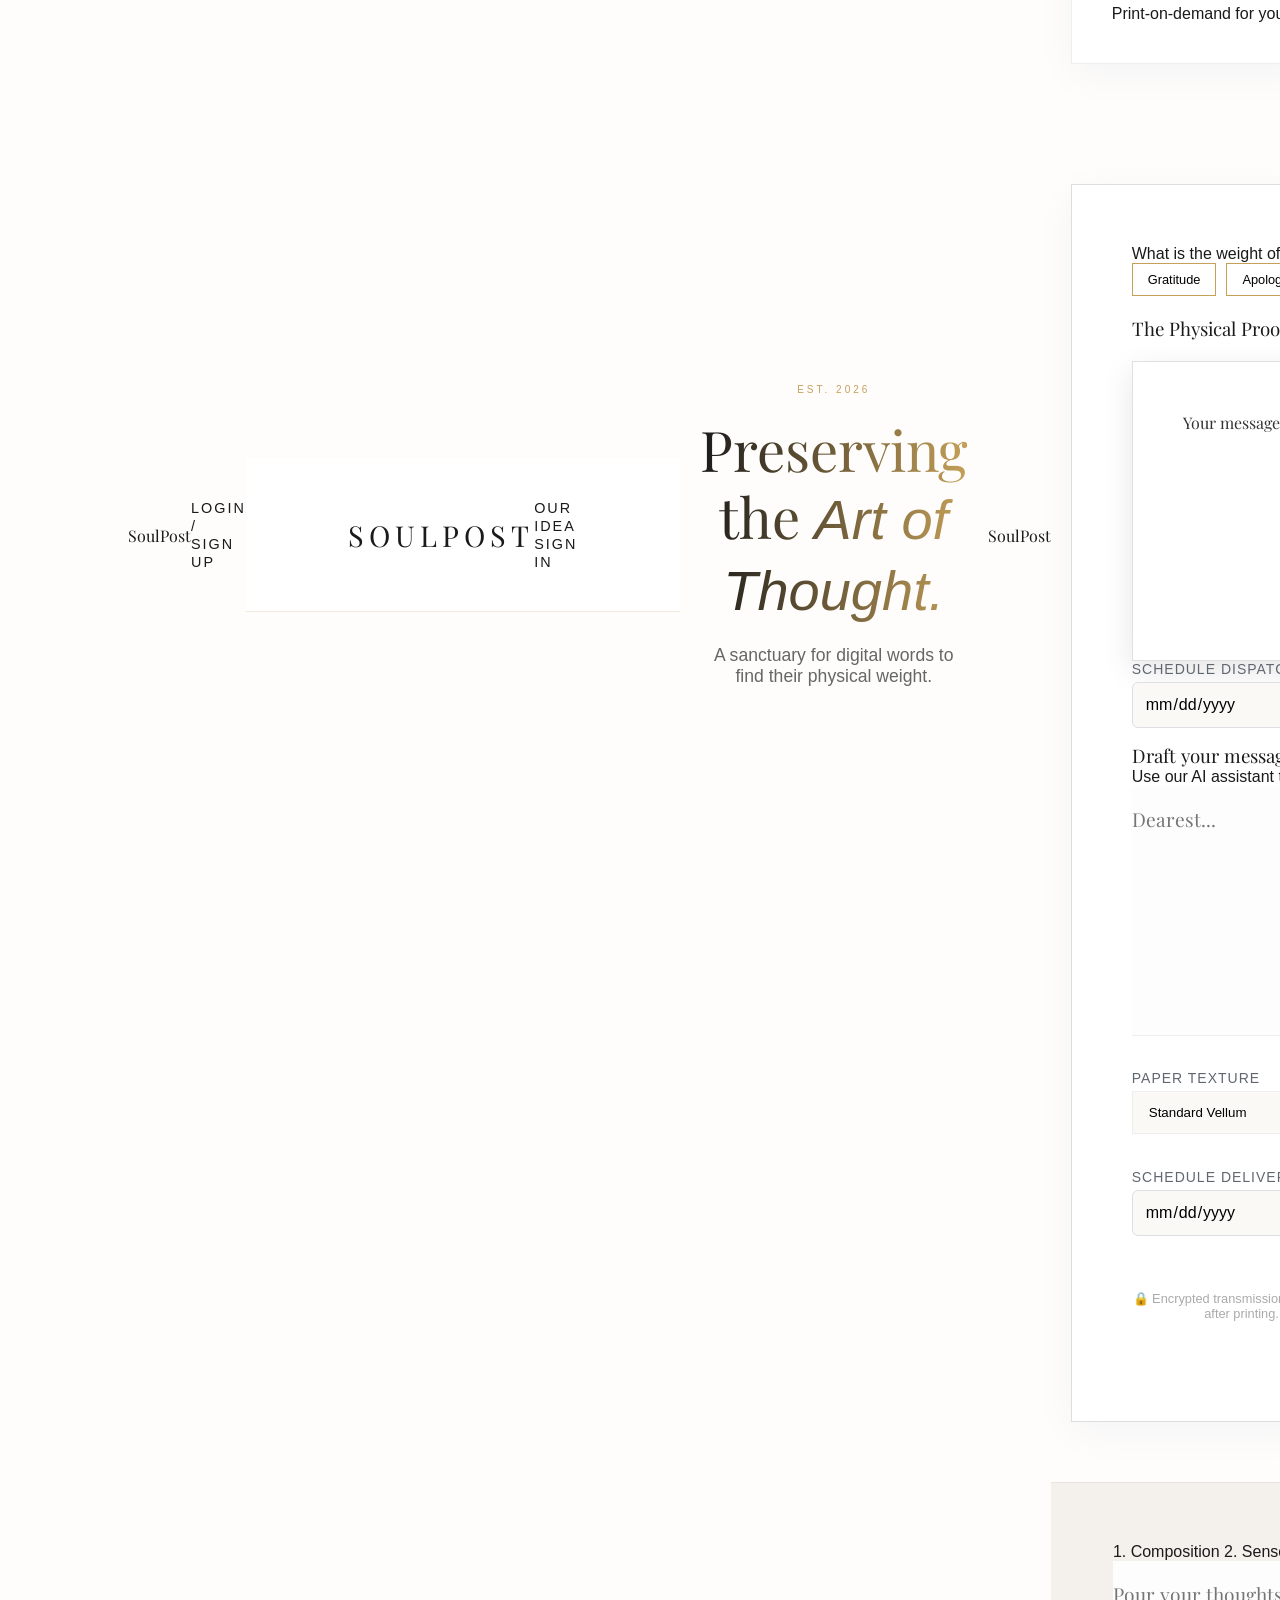
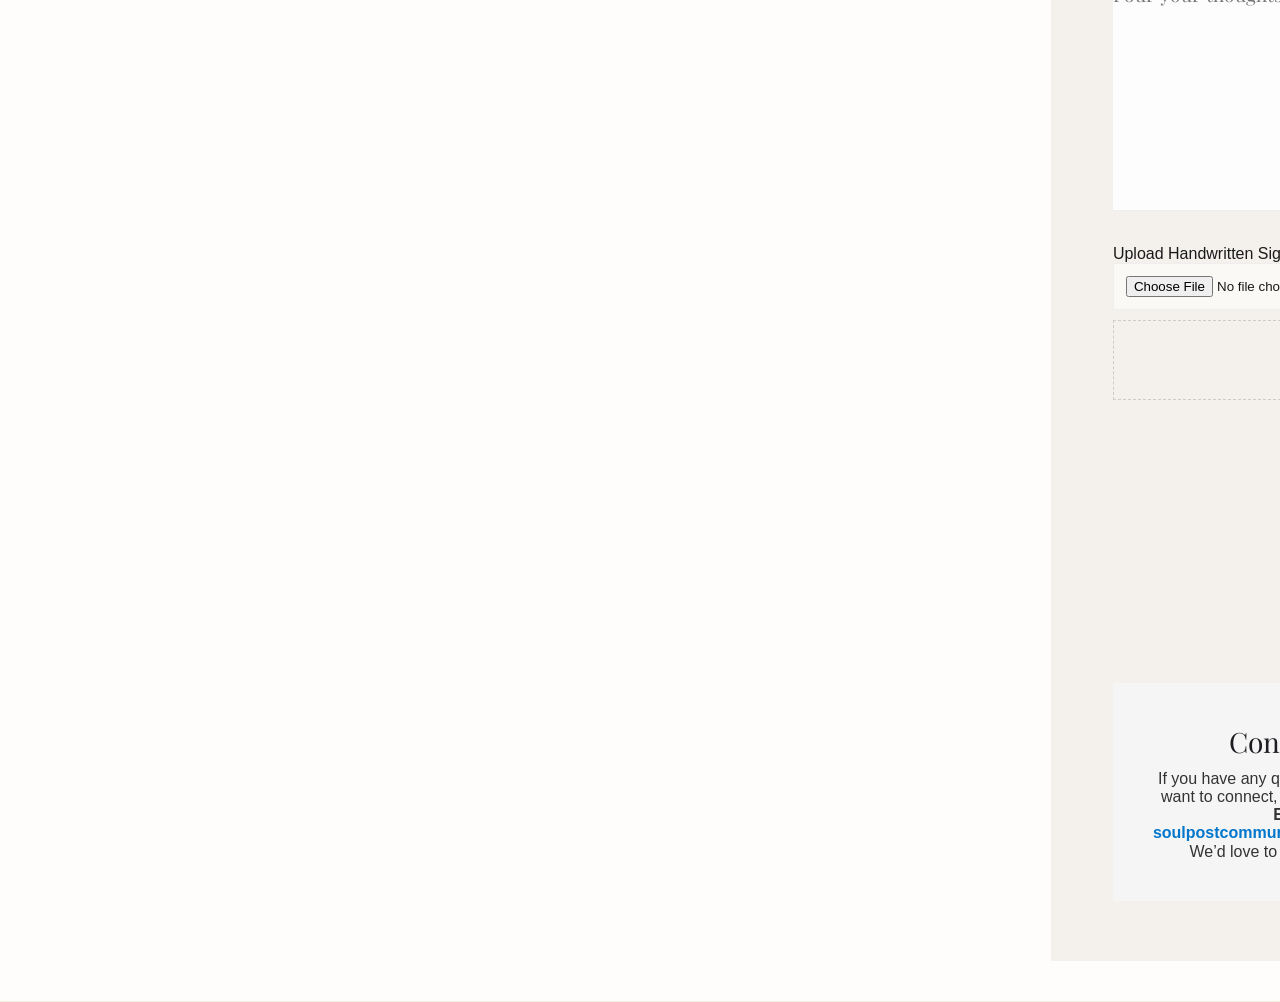
==== commit b474b82b: "Update index.html" ====
--- a/index.html
+++ b/index.html
@@ -76,11 +76,7 @@
 
         <div class="logo">SoulPost</div>
         <ul>
-            <li><a href="#services">Services</a></li>
-            <li><a href="#vision">Our Vision</a></li>
-            <button class="btn-primary">Start Writing</button>
-        </ul>
-    </nav>
+            
 
     <header class="hero">
         <div class="badge">ESTB. 2026 by @theshaant</div>
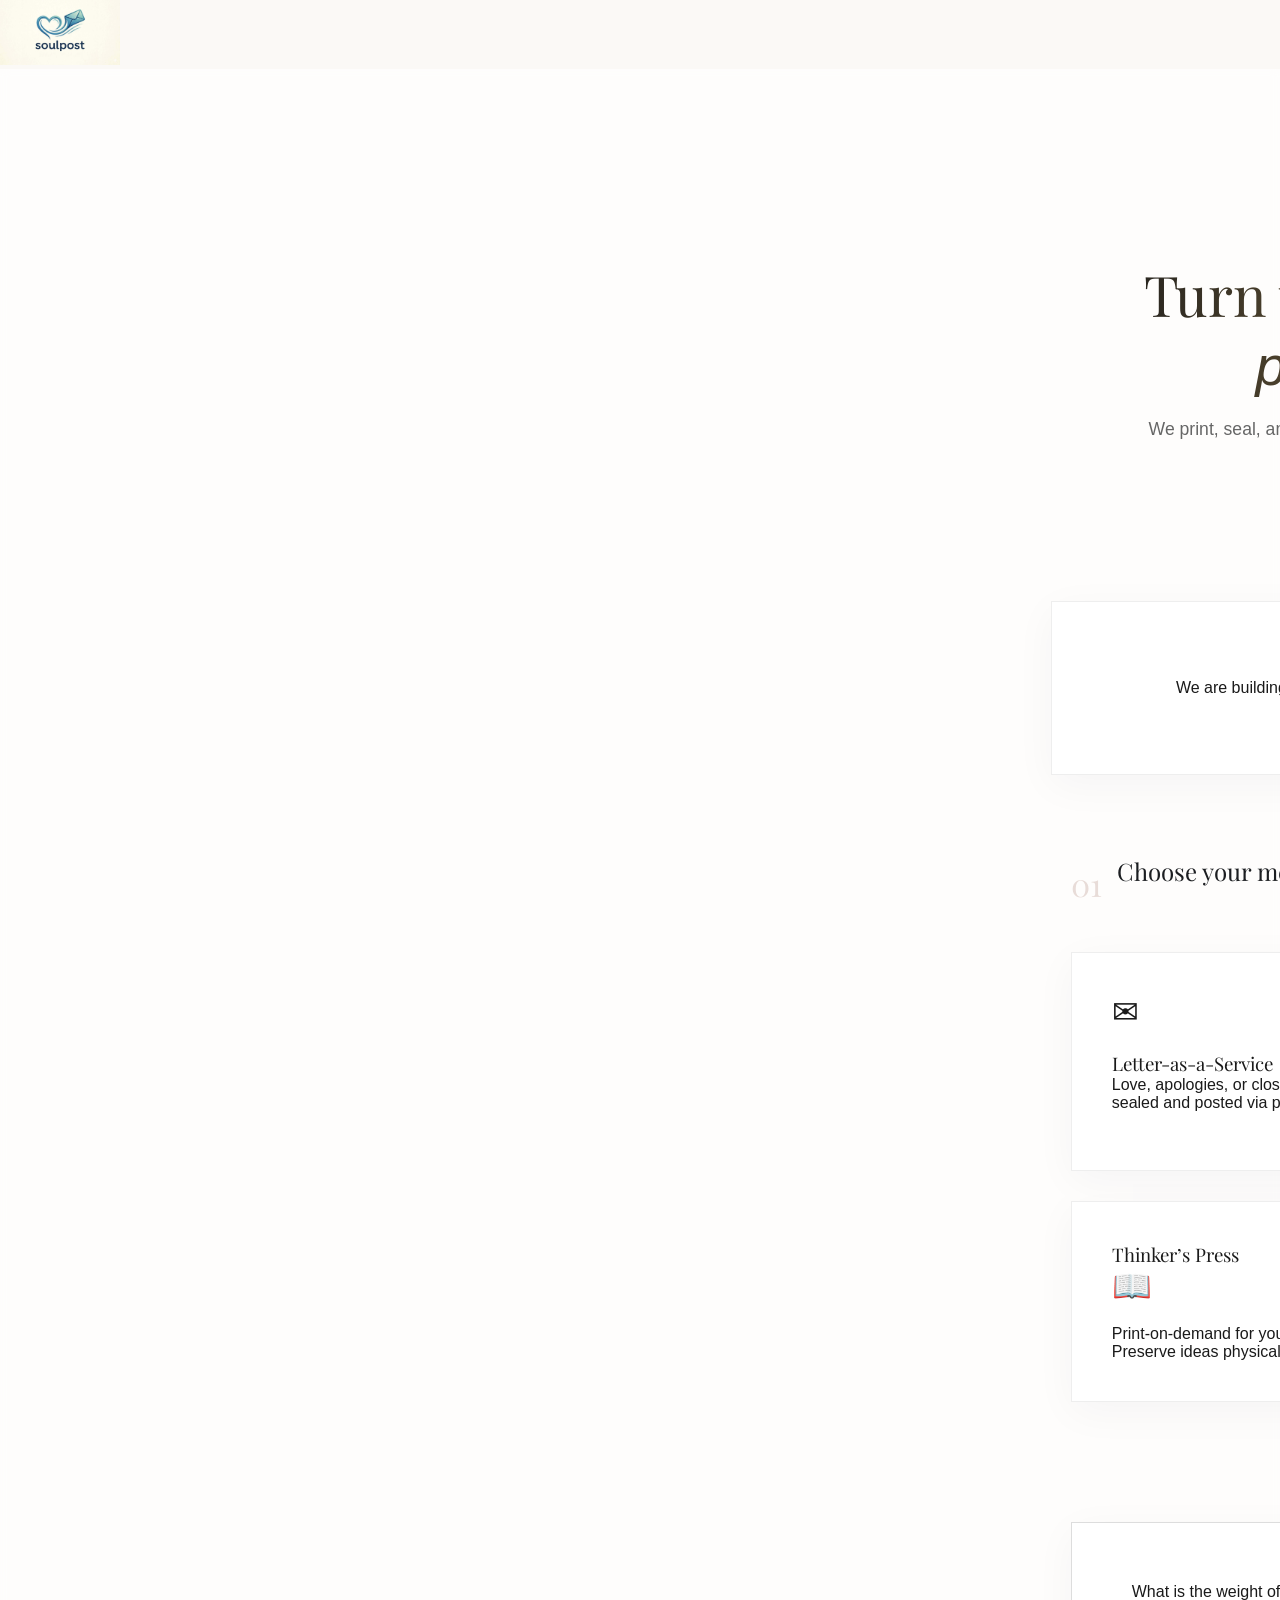
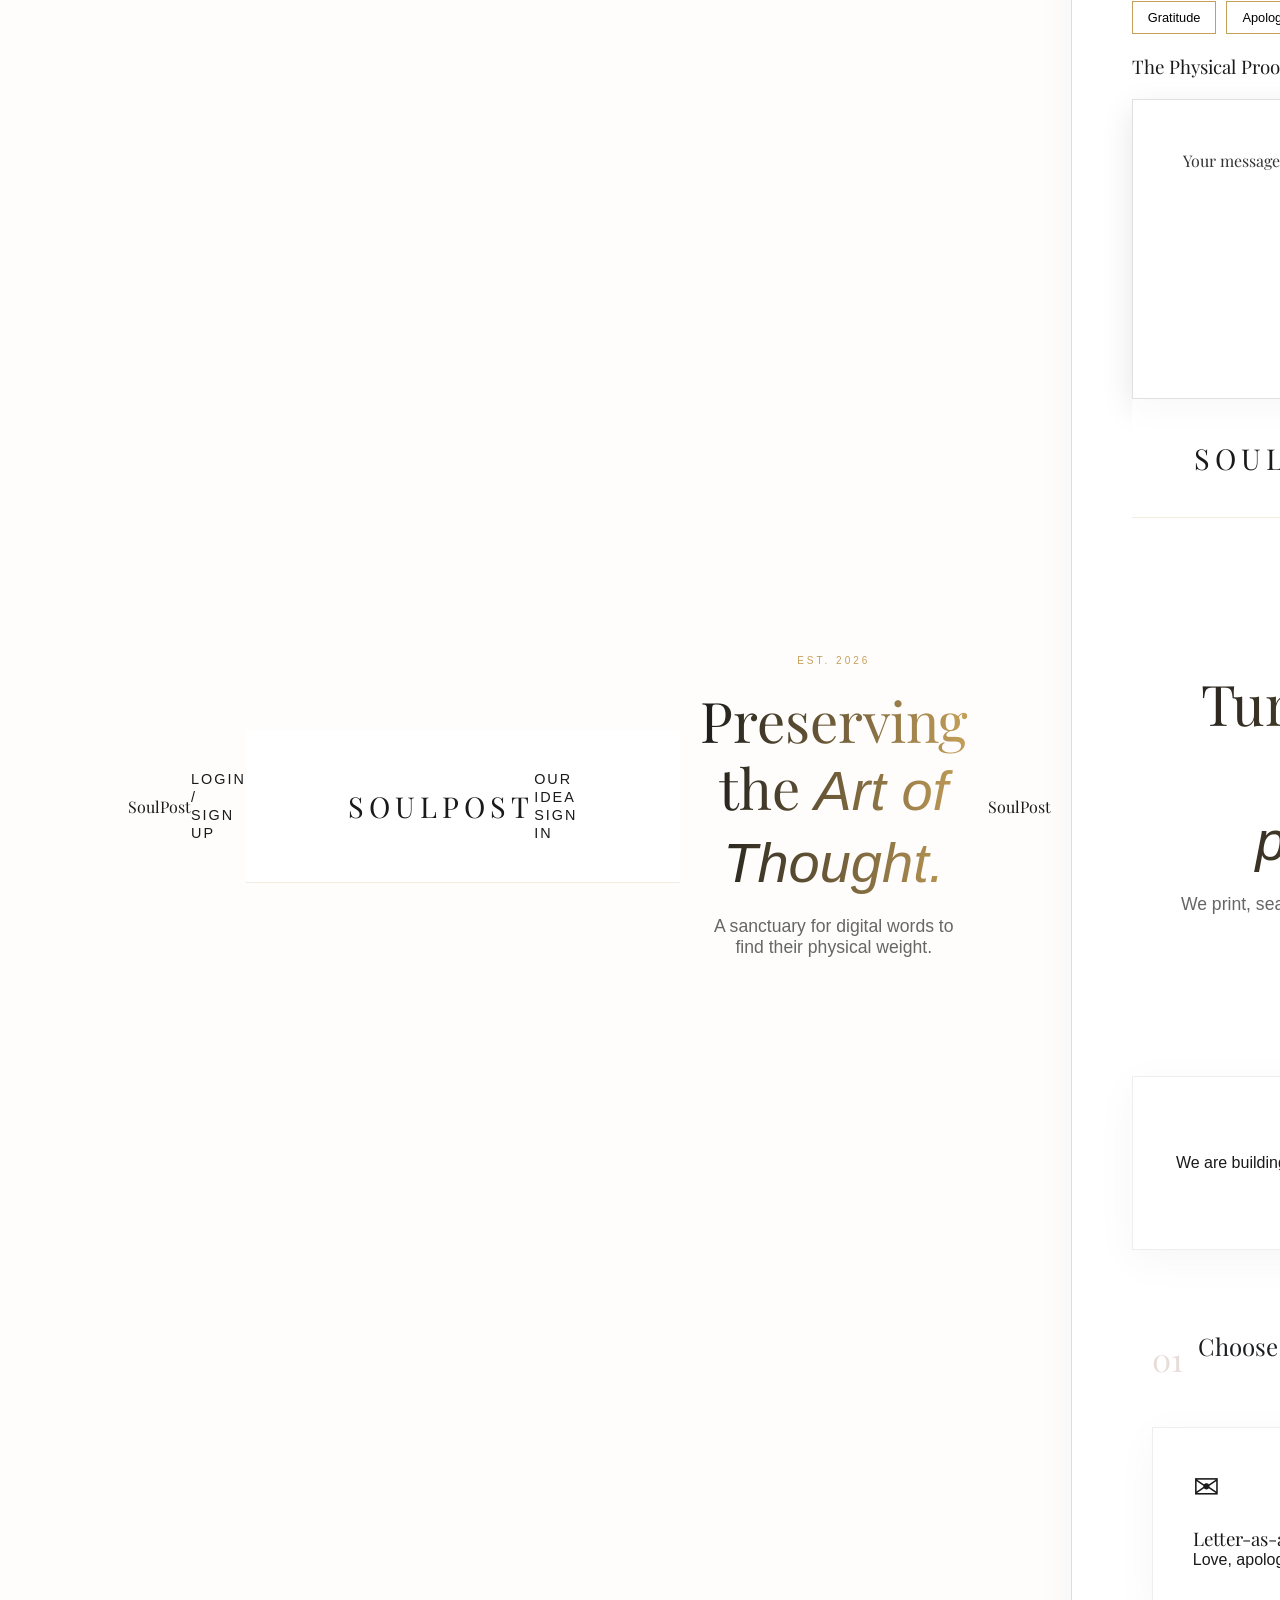
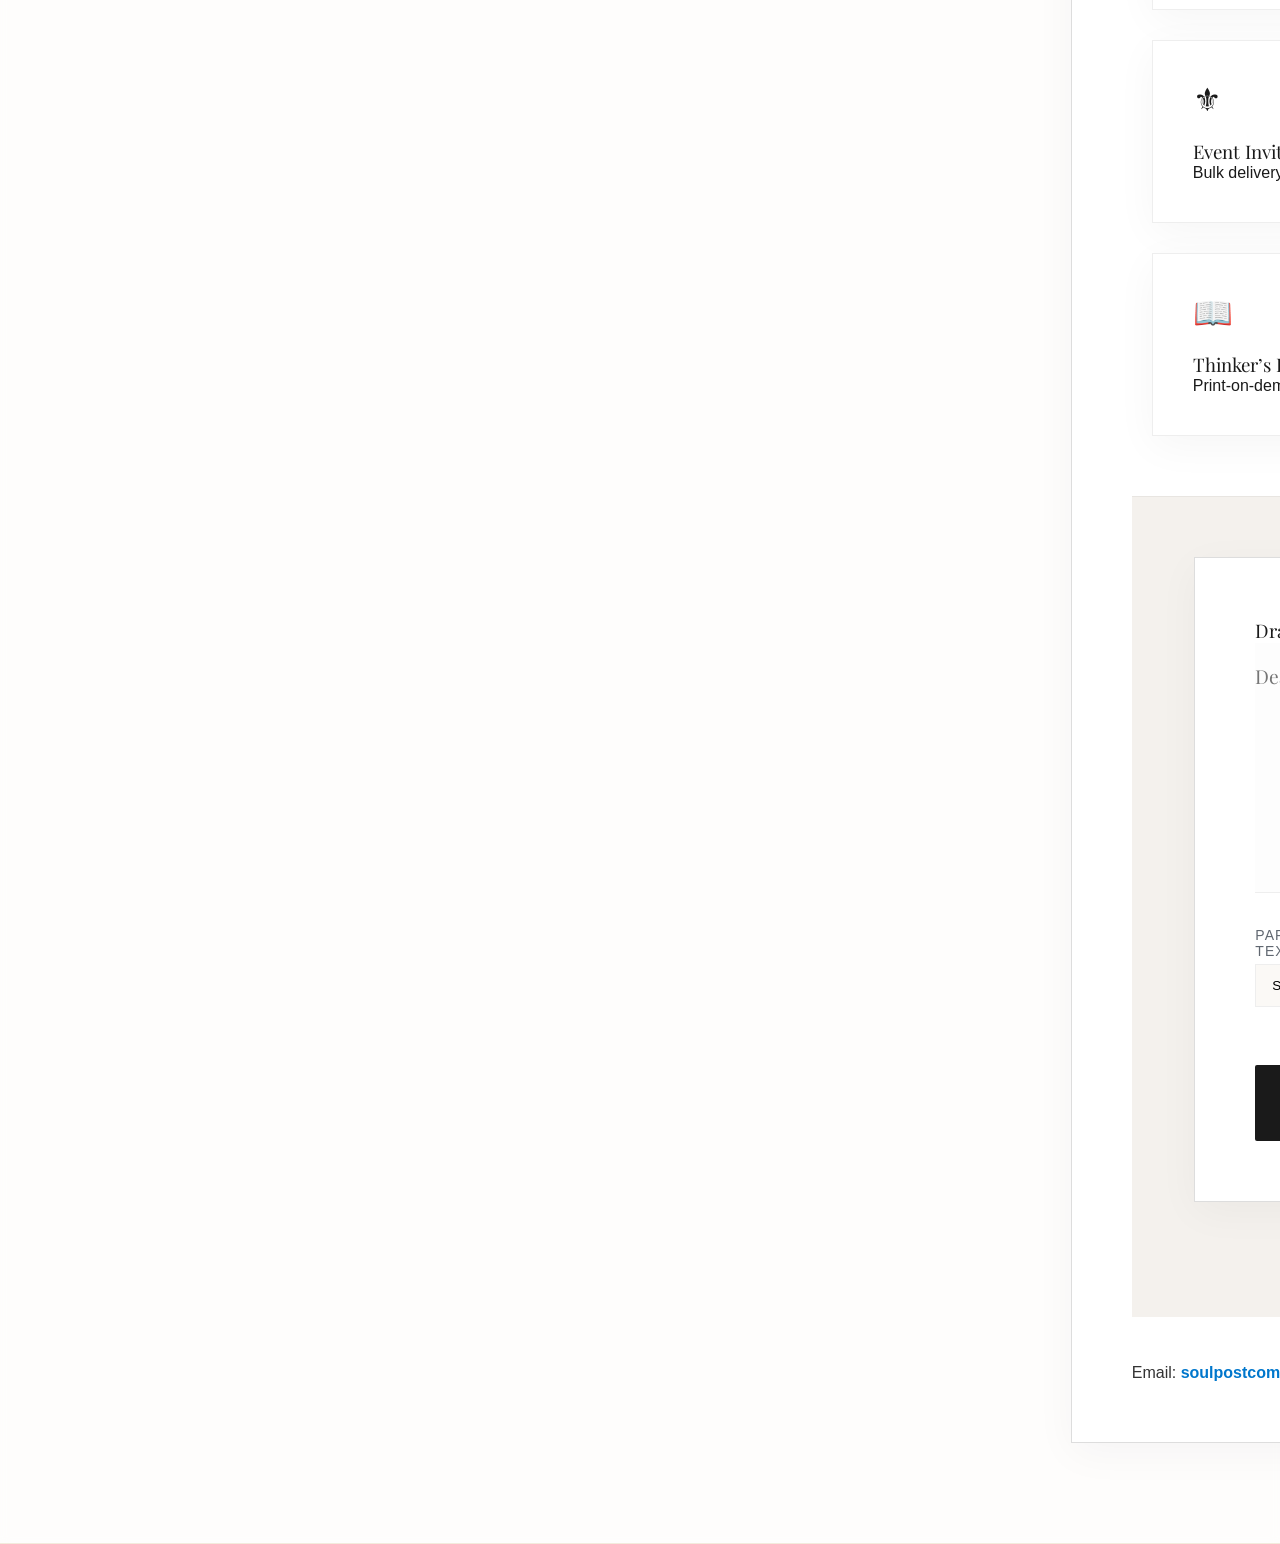
==== commit ed18a56f: "Update index.html" ====
--- a/index.html
+++ b/index.html
@@ -129,78 +129,102 @@
     <div id="letterPreview" class="paper-sheet">
         <p id="previewText">Your message will appear here in elegant script...</p>
     </div>
-</div>
-
-
-<div class="input-group">
-    <label>Schedule Dispatch Date</label>
-    <input type="date" id="dispatchDate" min="2026-03-14">
-</div>
-
-            <div class="wax-seal-decor"></div>
-            <h3>Draft your message</h3>
-            <p class="hintText">Use our AI assistant to help find the right words...</p>
-            <textarea id="letterContent" placeholder="Dearest..."></textarea>
-            
-            <div class="options-grid">
-                <div class="input-group">
-                    <label>Paper Texture</label>
-                    <select id="paperType">
-                        <option value="standard">Standard Vellum</option>
-                        <option value="scented">Scented Premium (+₹50)</option>
-                        <option value="handmade">Handmade Recycled (+₹80)</option>
-                    </select>
+<!DOCTYPE html>
+<html lang="en">
+<head>
+    <meta charset="UTF-8">
+    <meta name="viewport" content="width=device-width, initial-scale=1.0">
+    <title>SoulPost | Emotional Infrastructure</title>
+    <link href="https://fonts.googleapis.com/css2?family=Playfair+Display:ital,wght@0,400;0,700;1,400&family=Inter:wght@300;400&display=swap" rel="stylesheet">
+    <link rel="stylesheet" href="style.css">
+</head> 
+<body>
+    <div class="grain-overlay"></div> 
+    <div class="artistic-bg-element"></div>
+
+    <nav>
+        <div class="logo" style="font-size: 1.8rem; letter-spacing: 5px;">SOULPOST</div>
+        <div class="nav-links">
+            <a href="about.html" class="nav-item">Our Idea</a>
+            <a href="Login.html" class="nav-item">Login / Sign Up</a>
+        </div>
+    </nav>
+
+    <header class="hero">
+        <div class="badge">ESTB. 2026 by @theshaant</div>
+        <h1>Turn your thoughts into <br><span class="highlight">physical reality.</span></h1>
+        <p class="sub-hero">We print, seal, and post your words so you can focus on the feeling. Private. Permanent. Personal.</p>
+    </header>
+
+    <section class="about-teaser">
+        <h2>Our Vision</h2>
+        <p>We are building a unique digital platform for connection and communication.</p>
+        <a href="about.html" class="cta-button">Read Full Story</a>
+    </section>
+
+    <section id="services" class="container">
+        <div class="section-header">
+            <span class="step-no">01</span>
+            <h2>Choose your medium</h2>
+        </div>
+        <div class="card-grid">
+            <div class="card" onclick="selectService('letter')">
+                <div class="card-icon">✉</div>
+                <h3>Letter-as-a-Service</h3>
+                <p>Love, apologies, or closure. Hand-sealed and posted via physical mail.</p>
+            </div>
+            <div class="card" onclick="selectService('invitation')">
+                <div class="card-icon">⚜</div>
+                <h3>Event Invitations</h3>
+                <p>Bulk delivery for weddings and ceremonies.</p>
+            </div>
+            <div class="card" onclick="selectService('publish')">
+                <div class="card-icon">📖</div>
+                <h3>Thinker’s Press</h3>
+                <p>Print-on-demand for your manuscripts.</p>
+            </div>
+        </div>
+    </section>
+
+    <main class="dashboard">
+        <section class="editor-panel">
+            <div class="editor-box">
+                <div class="wax-seal-decor"></div>
+                <h3>Draft your message</h3>
+                <textarea id="letterContent" placeholder="Dearest..."></textarea>
+                
+                <div class="options-grid">
+                    <div class="input-group">
+                        <label>Paper Texture</label>
+                        <select id="paperType">
+                            <option value="standard">Standard Vellum</option>
+                            <option value="handmade">Handmade Recycled</option>
+                        </select>
+                    </div>
+                    <div class="input-group">
+                        <label>Schedule Delivery</label>
+                        <input type="date" id="deliveryDate">
+                    </div>
                 </div>
- <div class="input-group">
-    <button id="recordVoice" class="btn-secondary" onclick="startVoiceRecord()">🎙️ Speak your heart</button>
-</div>
-
-<div class="input-group">
-    <label>Schedule Delivery</label>
-    <input type="date" id="deliveryDate">
-</div>
-
-            <button class="btn-send" onclick="processOrder()">
-                <span>Seal & Send Physically</span>
-            </button>
-            <p class="privacy-note">🔒 Encrypted transmission. Destroyed after printing.</p>
-        </div>
-    </section><main class="dashboard">
-    <section class="editor-panel">
-        <div class="stepper">
-            <span class="active">1. Composition</span> <span>2. Sensory Selection</span> <span>3. Finalize</span>
-        </div>
-        <textarea id="letterContent" placeholder="Pour your thoughts here..."></textarea>
-        
-        <div class="signature-upload">
-            <label for="sigUpload">Upload Handwritten Signature</label>
-            <input type="file" id="sigUpload" accept="image/*">
-            <div id="sigPreview" class="sig-box"></div>
-        </div>
-    </section>
-
-    <section class="preview-panel">
-        <div class="paper-canvas" id="canvas">
-            <div class="paper-header">SoulPost Ateliers</div>
-            <div id="displayArea" class="content-text"></div>
-            <div id="sigOverlay" class="signature-display"></div>
-            <div class="paper-footer">Ref. #SP-2026-9901</div>
-        </div>
-    </section><section id="contact" style="padding: 40px; background-color: #f5f5f5; text-align: center;">
-  <h2>Contact Us</h2>
-  <p>If you have any questions, feedback, or want to connect, feel free to reach out!</p>
-
-  <p><strong>Email:</strong> 
-    <a href="mailto:soulpostcommunications@gmail.com">
-      soulpostcommunications@gmail.com
-    </a>
-  </p>
-
-  <p>We’d love to hear from you 💬</p>
-    </section>
-</main>
-
+                <button class="btn-send" onclick="processOrder()">Seal & Send Physically</button>
+            </div>
+        </section>
+
+        <section class="preview-panel">
+            <div class="paper-canvas" id="canvas">
+                <div class="paper-header">SoulPost Ateliers</div>
+                <div id="displayArea" class="content-text">Your words will appear here...</div>
+                <div class="paper-footer">Ref. #SP-2026-9901</div>
+            </div>
+        </section>
+    </main>
+
+    <footer id="contact">
+        <h2>Contact Us</h2>
+        <p>Email: <a href="mailto:soulpostcommunications@gmail.com">soulpostcommunications@gmail.com</a></p>
+    </footer>
 
     <script src="script.js"></script>
 </body>
-  </html>
+</html>
+
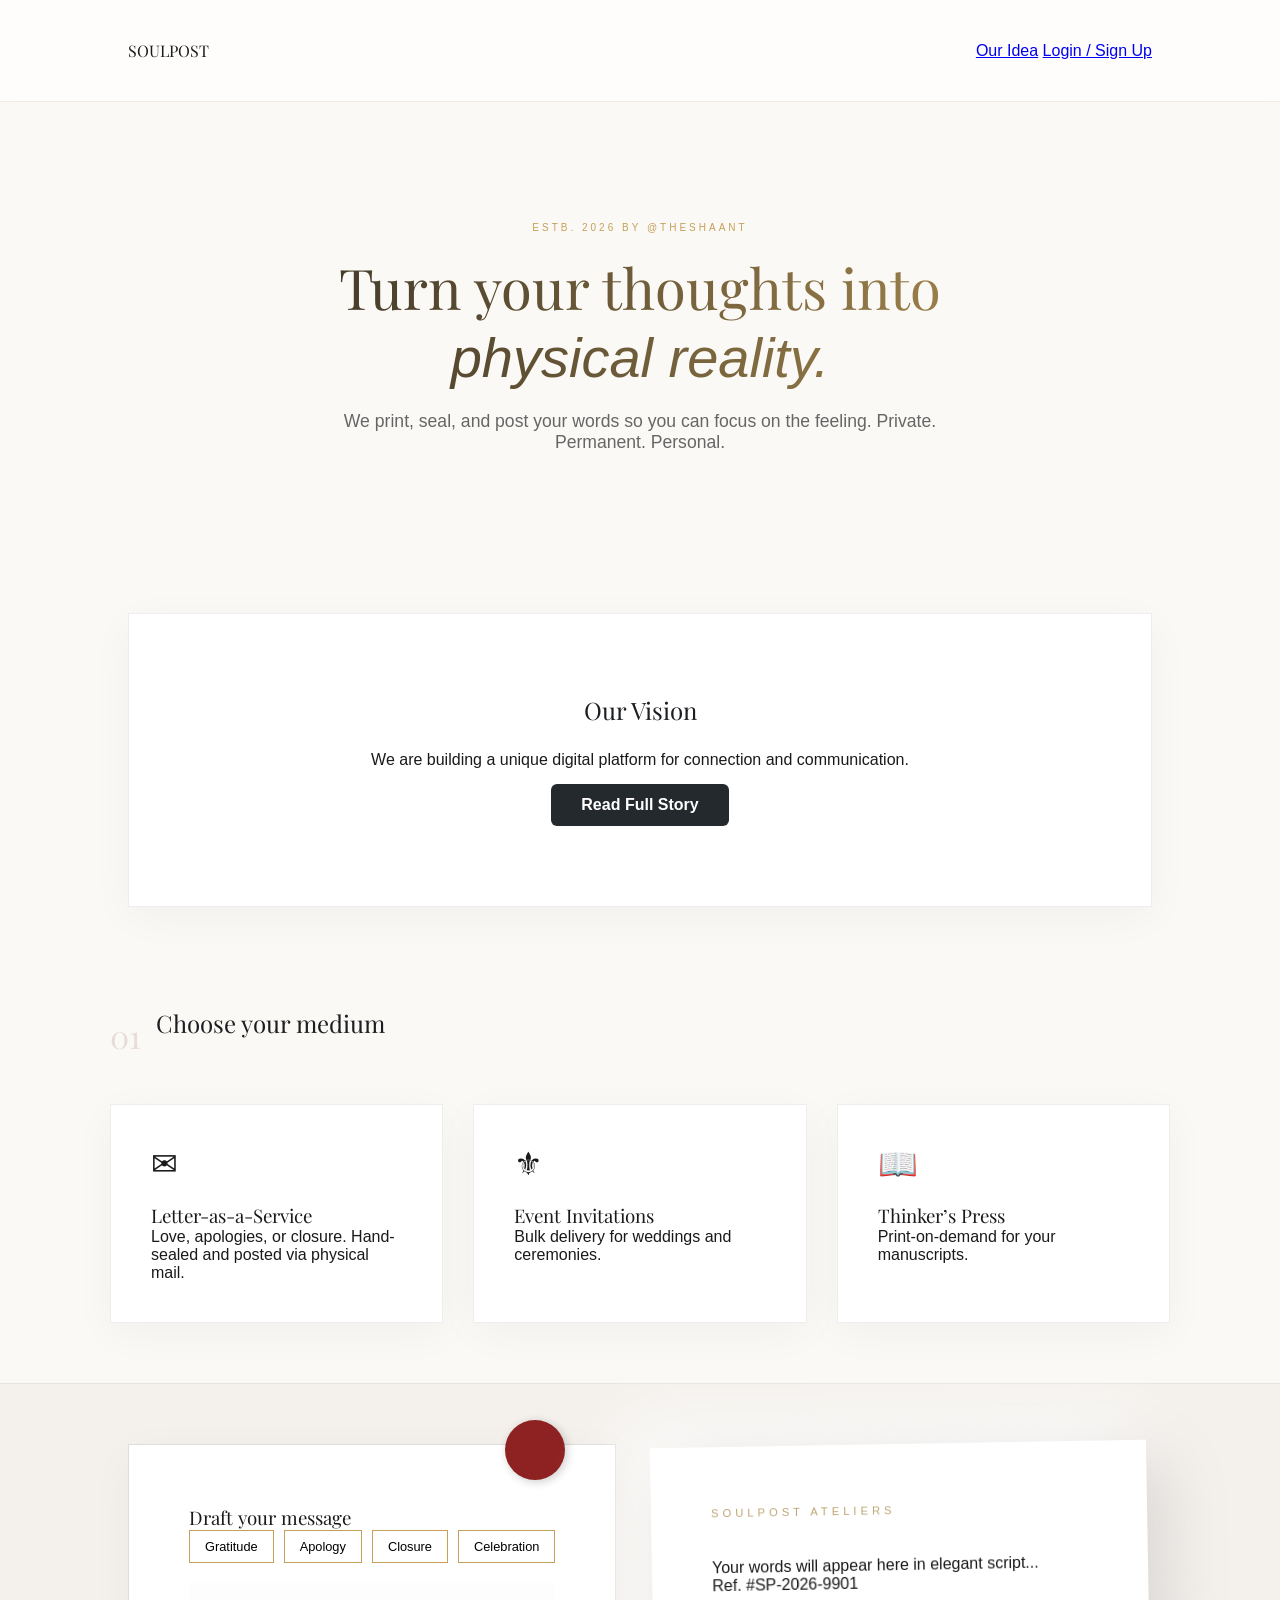
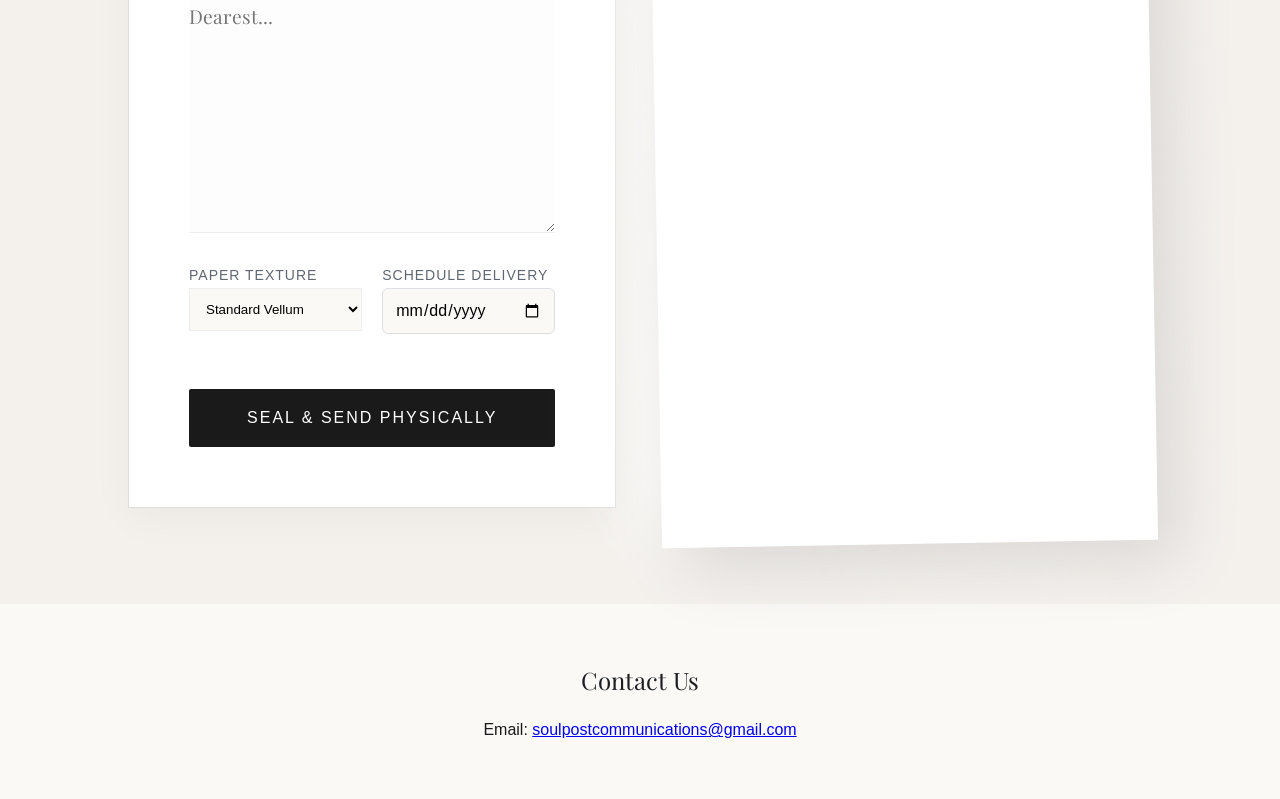
==== commit 35f37d22: "Update index.html" ====
--- a/index.html
+++ b/index.html
@@ -1,140 +1,16 @@
-<!DOCTYPE html>
-<html lang="en">
-<head><img src="Logo.jpg" alt="SoulPost Logo" width="120">
-    <meta charset="UTF-8">
-    <meta name="viewport" content="width=device-width, initial-scale=1.0">
-    <title>SoulPost | Emotional Infrastructure</title><meta name="description" content="Turn your thoughts into physical reality. Private. Permanent. Personal.">
-
-<meta property="og:title" content="SoulPost | Emotional Infrastructure">
-<meta property="og:description" content="Turn your thoughts into physical reality. Private. Permanent. Personal.">
-<meta property="og:image" content="https://www.soulpost.great-site.net/Logo.jpg">
-<meta property="og:url" content="https://www.soulpost.great-site.net">
-    <link href="https://fonts.googleapis.com/css2?family=Playfair+Display:ital,wght@0,400;0,700;1,400&family=Inter:wght@300;400&display=swap" rel="stylesheet">
-    <link rel="stylesheet" href="style.css">
-    <meta name="google-site-verification" content="G0cHVhJTdUAKDcz-xPBvkhWjqVwN-SpDLX7g8ntf_60" /><style>
-  #contact h2 {
-    font-size: 28px;
-    margin-bottom: 10px;
-  }
-
-  #contact p {
-    font-size: 16px;
-    color: #333;
-  }
-
-  #contact a {
-    color: #0077cc;
-    text-decoration: none;
-    font-weight: bold;
-  }
-
-  #contact a:hover {
-    text-decoration: underline;
-  }
-    </style>
-</head> 
-<body>
-    <div class="grain-overlay"></div> <nav>
-    <div class="logo">SoulPost</div>
-    
-    <div class="nav-links">
-        <a href="Login.html" class="nav-item">Login / Sign Up</a>
-    </div>
-<div class="artistic-bg-element"></div>
-
-<style>
-.artistic-bg-element {
-    position: fixed;
-    top: 10%;
-    right: -5%;
-    width: 400px;
-    height: 400px;
-    background: radial-gradient(circle, rgba(197,160,89,0.05) 0%, rgba(24bf9f6,0) 70%);
-    z-index: -1;
-    animation: float 20s infinite alternate;
-}
-
-@keyframes float {
-    0% { transform: translate(0, 0) rotate(0deg); }
-    100% { transform: translate(-100px, 50px) rotate(10deg); }
-}
-</style>
-
-<nav>
-    <div class="logo" style="font-size: 1.8rem; letter-spacing: 5px;">SOULPOST</div>
-    <div class="nav-links">
-        <a href="about.html" class="nav-item">Our Idea</a>
-        <a href="login.html" class="nav-item" id="login-link">Sign In</a>
-    </div>
-</nav>
-
-<section class="hero">
-    <div class="badge">Est. 2026</div>
-    <h1>Preserving the <span class="highlight">Art of Thought.</span></h1>
-    <p class="sub-hero">A sanctuary for digital words to find their physical weight.</p>
-</section>
-
-        <div class="logo">SoulPost</div>
-        <ul>
-            
-
-    <header class="hero">
-        <div class="badge">ESTB. 2026 by @theshaant</div>
-        <h1>Turn your thoughts into <br><span class="highlight">physical reality.</span></h1>
-        <p class="sub-hero">We print, seal, and post your words so you can focus on the feeling. Private. Permanent. Personal.</p>
-    </header>
-<section class="about-teaser">
-    <h2>Our Vision</h2>
-    <p>We are building a unique digital platform for connection and communication.</p>
-    
-    <a href="about.html" class="cta-button">Read Full Story</a>
-</section>
-
-    <section id="services" class="container">
-        <div class="section-header">
-            <span class="step-no">01</span>
-            <h2>Choose your medium</h2>
-        </div>
-        <div class="card-grid">
-            <div class="card active" onclick="selectService('letter')">
-                <div class="card-icon">✉</div>
-                <h3>Letter-as-a-Service</h3>
-                <p>Love, apologies, or closure. Hand-sealed and posted via physical mail.</p>
-            </div>
-            <div class="card" onclick="selectService('invitation')">
-                <div class="card-icon">⚜</div>
-                <h3>Event Invitations</h3>
-                <p>Bulk delivery for weddings and ceremonies. Each guest addressed personally.</p>
-            </div>
-            <div class="card" onclick="selectService('publish')">
-                <h3>Thinker’s Press</h3>
-                <div class="card-icon">📖</div>
-                <p>Print-on-demand for your manuscripts. Preserve ideas physically.</p>
-            </div>
-        </div>
-    </section>
-
-    <section class="configurator container">
-        <div class="editor-box"><div class="intent-selector">
-    <p>What is the weight of these words?</p>
-
-    <div class="chips">
-        <button onclick="setIntent('gratitude')">Gratitude</button>
-        <button onclick="setIntent('apology')">Apology</button>
-        <button onclick="setIntent('closure')">Closure</button>
-        <button onclick="setIntent('celebration')">Celebration</button>
-    </div>
-</div><div class="preview-container">
-    <h3>The Physical Proof</h3>
-    <div id="letterPreview" class="paper-sheet">
-        <p id="previewText">Your message will appear here in elegant script...</p>
-    </div>
 <!DOCTYPE html>
 <html lang="en">
 <head>
     <meta charset="UTF-8">
     <meta name="viewport" content="width=device-width, initial-scale=1.0">
     <title>SoulPost | Emotional Infrastructure</title>
+    
+    <meta name="description" content="Turn your thoughts into physical reality. Private. Permanent. Personal.">
+    <meta property="og:title" content="SoulPost | Emotional Infrastructure">
+    <meta property="og:description" content="Turn your thoughts into physical reality. Private. Permanent. Personal.">
+    <meta property="og:image" content="Logo.jpg">
+    <meta property="og:url" content="https://www.soulpost.great-site.net">
+    
     <link href="https://fonts.googleapis.com/css2?family=Playfair+Display:ital,wght@0,400;0,700;1,400&family=Inter:wght@300;400&display=swap" rel="stylesheet">
     <link rel="stylesheet" href="style.css">
 </head> 
@@ -143,7 +19,7 @@
     <div class="artistic-bg-element"></div>
 
     <nav>
-        <div class="logo" style="font-size: 1.8rem; letter-spacing: 5px;">SOULPOST</div>
+        <div class="logo">SOULPOST</div>
         <div class="nav-links">
             <a href="about.html" class="nav-item">Our Idea</a>
             <a href="Login.html" class="nav-item">Login / Sign Up</a>
@@ -191,6 +67,14 @@
             <div class="editor-box">
                 <div class="wax-seal-decor"></div>
                 <h3>Draft your message</h3>
+                
+                <div class="chips">
+                    <button onclick="setIntent('gratitude')">Gratitude</button>
+                    <button onclick="setIntent('apology')">Apology</button>
+                    <button onclick="setIntent('closure')">Closure</button>
+                    <button onclick="setIntent('celebration')">Celebration</button>
+                </div>
+
                 <textarea id="letterContent" placeholder="Dearest..."></textarea>
                 
                 <div class="options-grid">
@@ -213,18 +97,21 @@
         <section class="preview-panel">
             <div class="paper-canvas" id="canvas">
                 <div class="paper-header">SoulPost Ateliers</div>
-                <div id="displayArea" class="content-text">Your words will appear here...</div>
+                <div id="displayArea" class="content-text">Your words will appear here in elegant script...</div>
                 <div class="paper-footer">Ref. #SP-2026-9901</div>
             </div>
         </section>
     </main>
 
     <footer id="contact">
-        <h2>Contact Us</h2>
-        <p>Email: <a href="mailto:soulpostcommunications@gmail.com">soulpostcommunications@gmail.com</a></p>
+        <div class="container" style="text-align: center;">
+            <h2>Contact Us</h2>
+            <p>Email: <a href="mailto:soulpostcommunications@gmail.com">soulpostcommunications@gmail.com</a></p>
+        </div>
     </footer>
 
     <script src="script.js"></script>
 </body>
 </html>
 
+
--- a/style.css
+++ b/style.css
@@ -508,69 +508,198 @@
     font-size: 18px;
     font-weight: bold;
     cursor: pointer;
-    margin-top: 10px;
-    transition: background 0.2s;
-}
-
-.auth-btn:hover {
-    background-color: #166fe5;
-}
-
-.toggle-text {
+/* =========================================
+   1. CORE VARIABLES & BASE STYLES
+   ========================================= */
+:root {
+    --cream: #fbf9f6;
+    --ink: #1a1a1a;
+    --gold: #c5a059;
+    --rose: #e8dcd8;
+    --soft-shadow: 0 10px 40px rgba(0,0,0,0.04);
+    --transition: all 0.4s cubic-bezier(0.165, 0.84, 0.44, 1);
+    --glass: rgba(255, 255, 255, 0.7);
+}
+
+* {
+    box-sizing: border-box;
+    margin: 0;
+    padding: 0;
+}
+
+body {
+    font-family: 'Inter', sans-serif;
+    background-color: var(--cream);
+    color: var(--ink);
+    overflow-x: hidden;
+    line-height: 1.6;
+}
+
+h1, h2, h3, .logo {
+    font-family: 'Playfair Display', serif;
+    font-weight: 400;
+}
+
+/* Subtle Paper Texture */
+.grain-overlay {
+    position: fixed;
+    top: 0; left: 0; width: 100%; height: 100%;
+    background-image: url('https://www.transparenttextures.com/patterns/paper-fibers.png');
+    opacity: 0.3;
+    pointer-events: none;
+    z-index: 9999;
+}
+
+/* =========================================
+   2. NAVIGATION (Glassmorphism)
+   ========================================= */
+nav {
+    display: flex;
+    justify-content: space-between;
+    align-items: center;
+    padding: 1.5rem 10%;
+    position: sticky;
+    top: 0;
+    z-index: 1000;
+    background: var(--glass);
+    backdrop-filter: blur(15px);
+    border-bottom: 1px solid rgba(197, 160, 89, 0.1);
+}
+
+.nav-item {
+    text-decoration: none;
+    color: var(--ink);
+    font-size: 0.8rem;
+    text-transform: uppercase;
+    letter-spacing: 2px;
+    margin-left: 30px;
+    transition: var(--transition);
+}
+
+.nav-item:hover {
+    color: var(--gold);
+}
+
+/* =========================================
+   3. HERO & SECTIONS
+   ========================================= */
+.hero {
     text-align: center;
-    margin-top: 20px;
-    font-size: 14px;
-    color: #606770;
-}
-
-.toggle-text a {
-    color: #1877f2;
-    text-decoration: none;
-    font-weight: 600;
-}
-
-.toggle-text a:hover {
-    text-decoration: underline;
-}
-
-/* This ensures the About section stays in its own row and doesn't mess up the others */
+    padding: 100px 20px;
+}
+
+.hero h1 {
+    font-size: 3.5rem;
+    line-height: 1.2;
+    margin-bottom: 20px;
+}
+
+.highlight {
+    font-style: italic;
+    color: var(--gold);
+}
+
+.container {
+    max-width: 1200px;
+    margin: 0 auto;
+    padding: 60px 5%;
+}
+
+/* The About Teaser - Fixed to be full width */
 .about-teaser {
-    clear: both; 
-    display: block;
-    width: 100%;
-    margin: 20px 0;
-    padding: 20px;
-    overflow: hidden; /* This forces the box to contain its children */
-}
-
-/* If you are using a grid or flexbox, add this to the parent container */
-.main-container-class {
-    display: flex;
-    flex-wrap: wrap;
-    align-items: flex-start;
-}
-/* This ONLY triggers on your login page now */
+    width: 100%;
+    text-align: center;
+    padding: 80px 10%;
+    background-color: #fff;
+    border-top: 1px solid #eee;
+    border-bottom: 1px solid #eee;
+    margin: 40px 0;
+    clear: both;
+}
+
+/* =========================================
+   4. THE DASHBOARD STUDIO
+   ========================================= */
+.dashboard {
+    display: grid;
+    grid-template-columns: 1fr 1.2fr;
+    gap: 40px;
+    padding: 60px 10%;
+    background: #f4f1ed;
+    align-items: start;
+}
+
+.editor-box {
+    background: white;
+    padding: 40px;
+    position: relative;
+    border: 1px solid #ddd;
+    box-shadow: var(--soft-shadow);
+}
+
+.paper-canvas {
+    background: white;
+    min-height: 600px;
+    padding: 50px;
+    box-shadow: 20px 20px 60px #d9d6d3;
+    display: flex;
+    flex-direction: column;
+    transform: rotate(-1deg);
+    transition: var(--transition);
+}
+
+.paper-canvas:hover {
+    transform: rotate(0deg);
+}
+
+/* =========================================
+   5. CARDS & BUTTONS
+   ========================================= */
+.card-grid {
+    display: grid;
+    grid-template-columns: repeat(auto-fit, minmax(280px, 1fr));
+    gap: 30px;
+}
+
+.card {
+    background: white;
+    padding: 40px;
+    border: 1px solid #eee;
+    transition: var(--transition);
+}
+
+.card:hover {
+    transform: translateY(-10px);
+    border-color: var(--gold);
+}
+
+.btn-send {
+    background: var(--ink);
+    color: white;
+    padding: 18px;
+    width: 100%;
+    border: none;
+    text-transform: uppercase;
+    letter-spacing: 2px;
+    cursor: pointer;
+    transition: var(--transition);
+}
+
+.btn-send:hover {
+    background: var(--gold);
+    letter-spacing: 4px;
+}
+
+/* =========================================
+   6. LOGIN PAGE WRAPPER (Isolation)
+   ========================================= */
 .login-page-wrapper {
     display: flex;
     justify-content: center;
     align-items: center;
     min-height: 100vh;
-    width: 100%;
-    background-color: #f0f2f5; /* Light grey for the login background */
-}
-
-/* IMPORTANT: Remove the old 'body' flex styles that were here before */
-.nav-item {
-    text-decoration: none;
-    color: var(--ink);
-    font-size: 0.9rem;
-    text-transform: uppercase;
-    letter-spacing: 2px;
-    transition: var(--transition);
-    border-bottom: 1px solid transparent;
-}
-
-.nav-item:hover {
-    color: var(--gold);
-    border-bottom: 1px solid var(--gold);
-}
+    width: 100vw;
+    background-color: #f0f2f5;
+    position: absolute;
+    top: 0; left: 0;
+}
